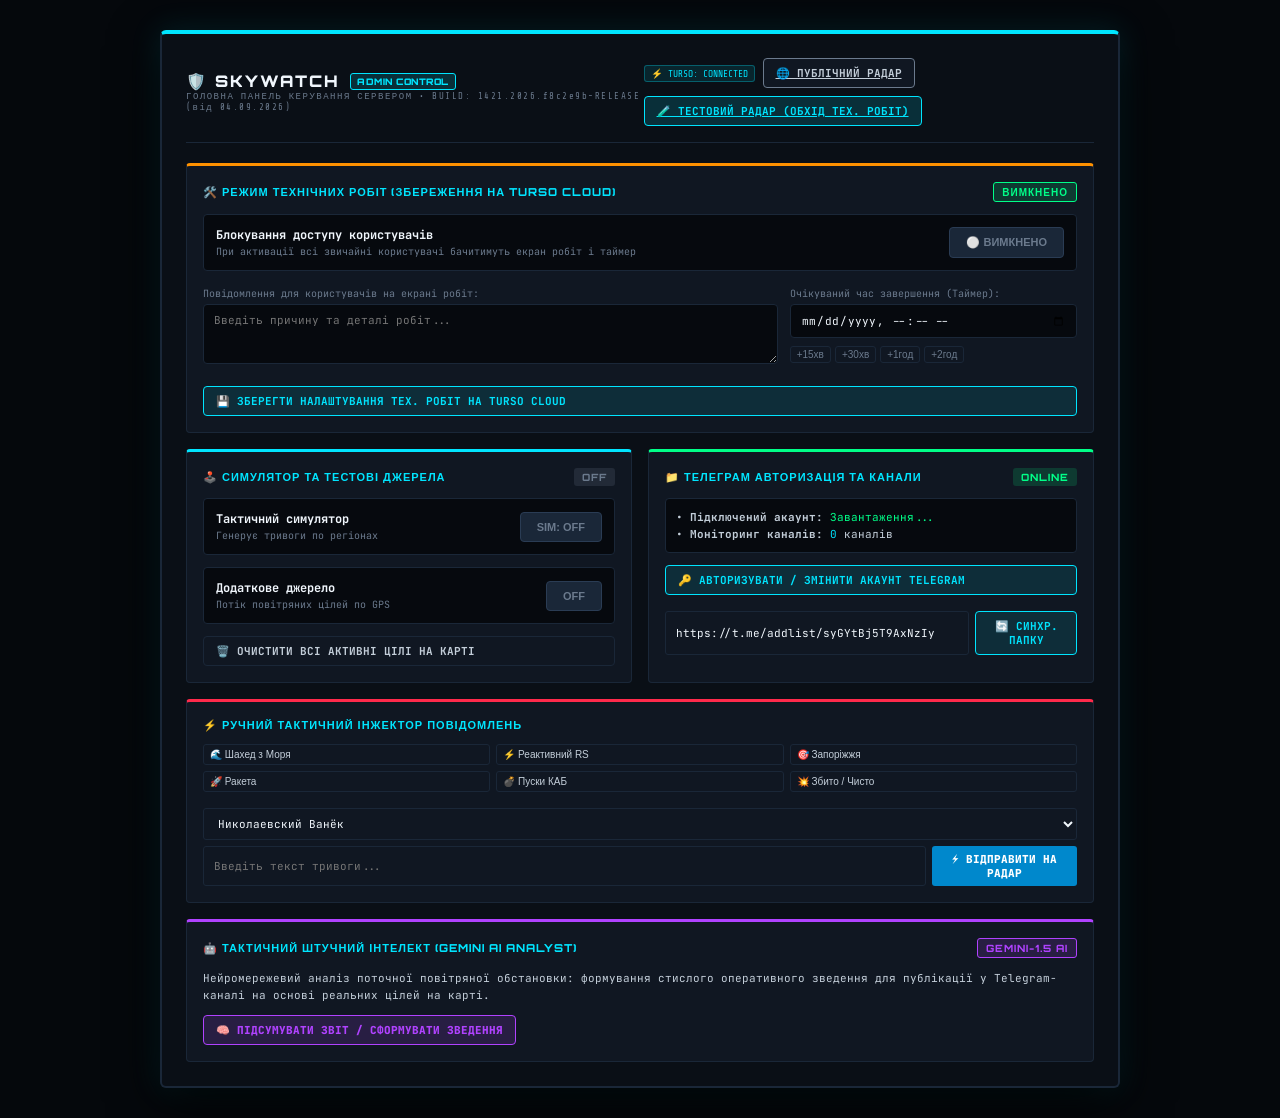
==== ui/admin.html @ 23dc5888 "2/2 исправления + ИИ" ====
<!DOCTYPE html>
<html lang="uk">
<head>
    <meta charset="UTF-8">
    <meta name="viewport" content="width=device-width, initial-scale=1.0">
    <title>SKYWATCH — ПАНЕЛЬ КЕРУВАННЯ СИСТЕМОЮ [ROOT ADMIN]</title>
    <link rel="preconnect" href="https://fonts.googleapis.com">
    <link rel="preconnect" href="https://fonts.gstatic.com" crossorigin>
    <link href="https://fonts.googleapis.com/css2?family=JetBrains+Mono:wght@400;600;700;800&family=Orbitron:wght@700;900&family=Share+Tech+Mono&display=swap" rel="stylesheet">
    <link rel="stylesheet" href="/ui/css/style.css">
    <style>
        body {
            background-color: #05080c;
            height: auto;
            min-height: 100vh;
            overflow-y: auto;
            display: flex;
            align-items: center;
            justify-content: center;
            padding: 30px 15px;
        }

        .admin-container {
            max-width: 960px;
            width: 100%;
            background: #0a0f16;
            border: 2px solid #1a2738;
            border-top: 4px solid #00e5ff;
            border-radius: 6px;
            box-shadow: 0 15px 50px rgba(0, 0, 0, 0.9), 0 0 30px rgba(0, 229, 255, 0.15);
            padding: 24px;
            display: flex;
            flex-direction: column;
            gap: 20px;
        }

        .admin-header {
            display: flex;
            justify-content: space-between;
            align-items: center;
            border-bottom: 1px solid #1a2738;
            padding-bottom: 16px;
        }

        .admin-title h1 {
            font-family: 'Orbitron', sans-serif;
            font-size: 16px;
            font-weight: 900;
            color: #f0f6fc;
            letter-spacing: 2px;
            display: flex;
            align-items: center;
            gap: 10px;
        }

        .admin-grid {
            display: grid;
            grid-template-columns: 1fr 1fr;
            gap: 16px;
        }

        @media (max-width: 768px) {
            .admin-grid {
                grid-template-columns: 1fr;
            }
        }

        .admin-card {
            background: #101722;
            border: 1px solid #1a2738;
            border-radius: 4px;
            padding: 16px;
            display: flex;
            flex-direction: column;
            gap: 12px;
        }

        .card-title {
            font-family: 'Orbitron', sans-serif;
            font-size: 11px;
            font-weight: 800;
            color: #00e5ff;
            letter-spacing: 1px;
            display: flex;
            align-items: center;
            justify-content: space-between;
        }

        .switch-row {
            display: flex;
            align-items: center;
            justify-content: space-between;
            background: #06090e;
            padding: 12px;
            border-radius: 4px;
            border: 1px solid #1a2738;
        }

        .switch-label {
            display: flex;
            flex-direction: column;
            gap: 2px;
        }

        .switch-name {
            font-weight: 700;
            font-size: 12px;
            color: #f0f6fc;
        }

        .switch-desc {
            font-size: 10px;
            color: #6b7a8d;
        }

        .toggle-btn {
            padding: 8px 16px;
            font-size: 11px;
            font-weight: 800;
            border-radius: 4px;
            border: 1px solid transparent;
            cursor: pointer;
            transition: all 0.2s ease;
        }

        .toggle-btn.off {
            background: #1a2738;
            color: #6b7a8d;
            border-color: #2a3c54;
        }

        .toggle-btn.on-red {
            background: rgba(255, 42, 75, 0.2);
            color: #ff2a4b;
            border-color: #ff2a4b;
            box-shadow: 0 0 10px rgba(255, 42, 75, 0.3);
        }

        .toggle-btn.on-green {
            background: rgba(0, 255, 136, 0.2);
            color: #00ff88;
            border-color: #00ff88;
            box-shadow: 0 0 10px rgba(0, 255, 136, 0.3);
        }

        .reason-input, .datetime-input {
            background: #06090e;
            border: 1px solid #1a2738;
            color: #f0f6fc;
            padding: 8px 10px;
            border-radius: 4px;
            font-family: 'JetBrains Mono', monospace;
            font-size: 11px;
            width: 100%;
        }

        .reason-input:focus, .datetime-input:focus {
            outline: none;
            border-color: #00e5ff;
            box-shadow: 0 0 8px rgba(0, 229, 255, 0.3);
        }

        .status-badge {
            font-size: 10px;
            padding: 3px 8px;
            border-radius: 3px;
            font-weight: 800;
        }

        .cloud-badge {
            background: rgba(0, 229, 255, 0.1);
            border: 1px solid rgba(0, 229, 255, 0.3);
            color: #00e5ff;
            padding: 2px 6px;
            border-radius: 3px;
            font-size: 9.5px;
            font-family: 'Share Tech Mono', monospace;
        }
    </style>
</head>
<body>
    <div class="admin-container">
        <div class="admin-header">
            <div class="admin-title">
                <h1>🛡️ SKYWATCH <span class="badge-tag">ADMIN CONTROL</span></h1>
                <span class="sub-title">ГОЛОВНА ПАНЕЛЬ КЕРУВАННЯ СЕРВЕРОМ • BUILD: 1421.2026.f8c2e9b-RELEASE (від 04.09.2026)</span>
            </div>
            <div style="display: flex; flex-wrap: wrap; gap: 8px; align-items: center;">
                <span class="cloud-badge" id="turso-status-badge">⚡ TURSO: CONNECTED</span>
                <a href="/" target="_blank" class="hud-btn" style="border-color: #6b7a8d;" title="Відкрити як звичайний користувач">
                    🌐 ПУБЛІЧНИЙ РАДАР
                </a>
                <a id="btn-test-radar-link" href="/test-radar?key=skywatch-secret-key-2026" target="_blank" class="hud-btn highlight" style="background: rgba(0, 229, 255, 0.15); border-color: #00e5ff; color: #00e5ff;" title="Відкрити радар із обходом екрану технічних робіт">
                    🧪 ТЕСТОВИЙ РАДАР (ОБХІД ТЕХ. РОБІТ)
                </a>
            </div>
        </div>

        <div class="admin-grid">
            <!-- 1. Maintenance Mode Box (TURSO SYNCED) -->
            <div class="admin-card" style="border-top: 3px solid #ff9100; grid-column: 1 / -1;">
                <div class="card-title">
                    <span>🛠️ РЕЖИМ ТЕХНІЧНИХ РОБІТ (ЗБЕРЕЖЕННЯ НА TURSO CLOUD)</span>
                    <span id="maint-badge" class="status-badge" style="background: rgba(0,255,136,0.15); color: #00ff88; border: 1px solid #00ff88;">ВИМКНЕНО</span>
                </div>

                <div class="switch-row">
                    <div class="switch-label">
                        <span class="switch-name">Блокування доступу користувачів</span>
                        <span class="switch-desc">При активації всі звичайні користувачі бачитимуть екран робіт і таймер</span>
                    </div>
                    <button id="btn-toggle-maint" class="toggle-btn off" onclick="toggleMaintenance()">
                        ⚪ ВИМКНЕНО
                    </button>
                </div>

                <div style="display: grid; grid-template-columns: 2fr 1fr; gap: 12px; margin-top: 4px;">
                    <div>
                        <label style="font-size: 10px; color: #6b7a8d; display: block; margin-bottom: 4px;">Повідомлення для користувачів на екрані робіт:</label>
                        <textarea id="maint-reason-input" class="reason-input" rows="3" placeholder="Введіть причину та деталі робіт..."></textarea>
                    </div>
                    <div>
                        <label style="font-size: 10px; color: #6b7a8d; display: block; margin-bottom: 4px;">Очікуваний час завершення (Таймер):</label>
                        <input type="datetime-local" id="maint-datetime-input" class="datetime-input" style="margin-bottom: 8px;">
                        <div style="display: flex; gap: 4px;">
                            <button type="button" class="mini-btn" onclick="setQuickTime(15)">+15хв</button>
                            <button type="button" class="mini-btn" onclick="setQuickTime(30)">+30хв</button>
                            <button type="button" class="mini-btn" onclick="setQuickTime(60)">+1год</button>
                            <button type="button" class="mini-btn" onclick="setQuickTime(120)">+2год</button>
                        </div>
                    </div>
                </div>

                <button class="hud-btn highlight" style="width: 100%; margin-top: 6px;" onclick="saveMaintenanceSettings()">
                    💾 ЗБЕРЕГТИ НАЛАШТУВАННЯ ТЕХ. РОБІТ НА TURSO CLOUD
                </button>
                <div id="maint-save-status" class="sync-status"></div>
            </div>

            <!-- 2. Tactical Simulator & Injection Box -->
            <div class="admin-card" style="border-top: 3px solid #00e5ff;">
                <div class="card-title">
                    <span>🕹️ СИМУЛЯТОР ТА ТЕСТОВІ ДЖЕРЕЛА</span>
                    <span id="sim-badge" class="status-badge" style="background: rgba(107,122,141,0.2); color: #6b7a8d;">OFF</span>
                </div>

                <div class="switch-row">
                    <div class="switch-label">
                        <span class="switch-name">Тактичний симулятор</span>
                        <span class="switch-desc">Генерує тривоги по регіонах</span>
                    </div>
                    <button id="btn-toggle-sim" class="toggle-btn off" onclick="toggleSimulator()">
                        SIM: OFF
                    </button>
                </div>

                <div class="switch-row">
                    <div class="switch-label">
                        <span class="switch-name">Додаткове джерело</span>
                        <span class="switch-desc">Потік повітряних цілей по GPS</span>
                    </div>
                    <button id="btn-toggle-neptun" class="toggle-btn off" onclick="toggleNeptun()">
                        OFF
                    </button>
                </div>

                <div>
                    <button class="hud-btn danger" style="width: 100%;" onclick="clearAllTargets()">🗑️ ОЧИСТИТИ ВСІ АКТИВНІ ЦІЛІ НА КАРТІ</button>
                </div>
            </div>

            <!-- 3. Telegram Channels & Folder Box -->
            <div class="admin-card" style="border-top: 3px solid #00ff88;">
                <div class="card-title">
                    <span>📁 ТЕЛЕГРАМ АВТОРИЗАЦІЯ ТА КАНАЛИ</span>
                    <span id="tg-auth-badge" class="status-badge" style="background: rgba(0,255,136,0.15); color: #00ff88;">ONLINE</span>
                </div>

                <div style="font-size: 11px; color: #c3ced9; line-height: 1.5; background: #06090e; padding: 10px; border-radius: 4px; border: 1px solid #1a2738;">
                    <div>• <b>Підключений акаунт:</b> <span id="tg-user-label" class="text-green">Завантаження...</span></div>
                    <div>• <b>Моніторинг каналів:</b> <span id="tg-channels-count" class="text-cyan">0</span> каналів</div>
                </div>

                <!-- Re-Auth Toggle Button -->
                <button type="button" class="hud-btn highlight" style="width: 100%;" onclick="toggleAuthForm()">
                    🔑 АВТОРИЗУВАТИ / ЗМІНИТИ АКАУНТ TELEGRAM
                </button>

                <!-- Telegram Auth Sub-form -->
                <div id="admin-tg-auth-block" style="display: none; flex-direction: column; gap: 8px; background: #06090e; padding: 12px; border-radius: 4px; border: 1px dashed #00e5ff;">
                    <div style="font-size: 10.5px; color: #00e5ff; font-weight: 800;">📲 ВВЕДІТЬ TELEGRAM ДАНІ (з my.telegram.org):</div>
                    <form id="admin-tg-req-form" style="display: flex; flex-direction: column; gap: 6px;">
                        <input type="number" id="adm-tg-api-id" class="hud-input" placeholder="API ID (напр. 20400123)" required>
                        <input type="text" id="adm-tg-api-hash" class="hud-input" placeholder="API HASH" required>
                        <input type="tel" id="adm-tg-phone" class="hud-input" placeholder="Номер телефону (+380...)" required>
                        <button type="submit" class="hud-btn highlight" id="btn-adm-send-code">📲 НАДІСЛАТИ КОД</button>
                    </form>

                    <form id="admin-tg-sub-form" style="display: none; flex-direction: column; gap: 6px; margin-top: 6px;">
                        <input type="text" id="adm-tg-code" class="hud-input" placeholder="Код з Telegram / SMS" required>
                        <div id="adm-group-2fa" style="display: none;">
                            <input type="password" id="adm-tg-pwd" class="hud-input" placeholder="Хмарний пароль 2FA">
                        </div>
                        <button type="submit" class="hud-btn submit-btn" id="btn-adm-login">🔐 УВІЙТИ В АКАУНТ</button>
                    </form>
                    <div id="adm-auth-status" class="sync-status"></div>
                </div>

                <form id="admin-folder-form" style="display: flex; gap: 6px; margin-top: 4px;">
                    <input type="text" id="admin-folder-url" class="hud-input" value="https://t.me/addlist/syGYtBj5T9AxNzIy" required>
                    <button type="submit" class="hud-btn highlight">🔄 СИНХР. ПАПКУ</button>
                </form>
                <div id="admin-folder-status" class="sync-status"></div>
            </div>

            <!-- 4. Quick Threat Injector -->
            <div class="admin-card" style="border-top: 3px solid #ff2a4b; grid-column: 1 / -1;">
                <div class="card-title">
                    <span>⚡ РУЧНИЙ ТАКТИЧНИЙ ІНЖЕКТОР ПОВІДОМЛЕНЬ</span>
                </div>

                <div class="preset-buttons" style="display: grid; grid-template-columns: repeat(3, 1fr); gap: 6px;">
                    <button class="preset-btn" onclick="setInject('2х Шахеда з Моря до Овідіополю')">🌊 Шахед з Моря</button>
                    <button class="preset-btn" onclick="setInject('Реактивний БПЛА в районі Кропивницький, летить у бік Умань на великій швидкості!')">⚡ Реактивний RS</button>
                    <button class="preset-btn" onclick="setInject('БпЛА руслом на Розумівку у бік Запоріжжя')">🎯 Запоріжжя</button>
                    <button class="preset-btn" onclick="setInject('Крилата ракета в напрямку Павлоград з південного сходу!')">🚀 Ракета</button>
                    <button class="preset-btn" onclick="setInject('Пуски КАБ у напрямку Берислав')">💣 Пуски КАБ</button>
                    <button class="preset-btn" onclick="setInject('Мінус шахед над містом, збито!')">💥 Збито / Чисто</button>
                </div>

                <form id="admin-injector-form" style="display: flex; flex-direction: column; gap: 6px; margin-top: 4px;">
                    <select id="admin-inject-channel" class="injector-input">
                        <option value="Николаевский Ванёк">Николаевский Ванёк</option>
                        <option value="Повітряні Сили ЗС України / Air Force of the Armed Forces of Ukraine">Повітряні Сили ЗСУ</option>
                        <option value="▵ 👁Очі Всюди🇺🇦▵">▵ 👁Очі Всюди🇺🇦▵</option>
                        <option value="🔊⚠️єРадар | Повітряна тривога | Ракетна небезпека">єРадар</option>
                        <option value="monitor">monitor</option>
                    </select>
                    <div style="display: flex; gap: 6px;">
                        <input type="text" id="admin-inject-text" class="injector-input" placeholder="Введіть текст тривоги..." required>
                        <button type="submit" class="hud-btn submit-btn">⚡ ВІДПРАВИТИ НА РАДАР</button>
                    </div>
                </form>
            </div>

            <!-- 5. Gemini AI Tactical Intelligence Analyst Box -->
            <div class="admin-card" style="border-top: 3px solid #b042ff; grid-column: 1 / -1;">
                <div class="card-title">
                    <span>🤖 ТАКТИЧНИЙ ШТУЧНИЙ ІНТЕЛЕКТ (GEMINI AI ANALYST)</span>
                    <span class="status-badge" style="background: rgba(176,66,255,0.15); color: #b042ff; border: 1px solid #b042ff;">GEMINI-1.5 AI</span>
                </div>

                <div style="font-size: 11px; color: #c3ced9; line-height: 1.5;">
                    Нейромережевий аналіз поточної повітряної обстановки: формування стислого оперативного зведення для публікації у Telegram-каналі на основі реальних цілей на карті.
                </div>

                <div style="display: flex; flex-wrap: wrap; gap: 8px;">
                    <button type="button" class="hud-btn highlight" id="btn-generate-ai-report" style="background: rgba(176,66,255,0.15); border-color: #b042ff; color: #b042ff; font-weight: 800;" onclick="generateAiReport()">
                        🧠 ПІДСУМУВАТИ ЗВІТ / СФОРМУВАТИ ЗВЕДЕННЯ
                    </button>
                    <button type="button" class="hud-btn" id="btn-copy-ai-report" style="display: none; border-color: #00ff88; color: #00ff88;" onclick="copyAiReport()">
                        📋 СКОПІЮВАТИ ДЛЯ TELEGRAM
                    </button>
                </div>

                <div id="ai-report-loading" class="sync-status" style="display: none; background: rgba(176,66,255,0.1); color: #b042ff; border: 1px solid #b042ff;">
                    ⏳ Gemini AI аналізує координати, типи цілей та вектори руху...
                </div>

                <textarea id="ai-report-output" class="reason-input" rows="8" style="display: none; background: #06090e; font-size: 12px; line-height: 1.6; border-color: #b042ff; white-space: pre-wrap;" placeholder="Тут з'явиться готове зведення..."></textarea>
            </div>
        </div>
    </div>

    <script>
        const urlParams = new URLSearchParams(window.location.search);
        const secretKey = urlParams.get('key') || 'skywatch-secret-key-2026';

        // Update Test Radar link dynamically with current admin secret key
        const testLink = document.getElementById('btn-test-radar-link');
        if (testLink) {
            testLink.href = `/test-radar?key=${encodeURIComponent(secretKey)}`;
        }

        let isMaintActive = false;
        let isSimActive = false;
        let isNeptunActive = false;

        function setQuickTime(minutes) {
            const date = new Date(Date.now() + minutes * 60000);
            const tzOffset = date.getTimezoneOffset() * 60000;
            const localISOTime = (new Date(date.getTime() - tzOffset)).toISOString().slice(0, 16);
            document.getElementById('maint-datetime-input').value = localISOTime;
        }

        async function fetchAdminData() {
            // 1. Maintenance Status from Turso
            try {
                const mResp = await fetch(`/api/maintenance/status`);
                if (mResp.ok) {
                    const mData = await mResp.json();
                    isMaintActive = Boolean(mData.maintenance_mode);
                    const reasonInput = document.getElementById('maint-reason-input');
                    if (reasonInput && !reasonInput.matches(':focus')) {
                        reasonInput.value = mData.reason || '';
                    }
                    
                    if (mData.end_timestamp && mData.end_timestamp > 0) {
                        const date = new Date(mData.end_timestamp * 1000);
                        const tzOffset = date.getTimezoneOffset() * 60000;
                        const localISOTime = (new Date(date.getTime() - tzOffset)).toISOString().slice(0, 16);
                        const dtInput = document.getElementById('maint-datetime-input');
                        if (dtInput && !dtInput.matches(':focus')) {
                            dtInput.value = localISOTime;
                        }
                    }
                    updateMaintUI();
                }
            } catch (e) {
                console.warn("Maintenance fetch error:", e);
            }

            // 2. Simulator Status
            try {
                const sResp = await fetch('/api/simulator/status');
                if (sResp.ok) {
                    const sData = await sResp.json();
                    isSimActive = Boolean(sData.simulator_active);
                    updateSimUI();
                }
            } catch (e) {
                console.warn("Simulator fetch error:", e);
            }

            // 3. Additional Source Status
            try {
                const nResp = await fetch('/api/neptun/status');
                if (nResp.ok) {
                    const nData = await nResp.json();
                    isNeptunActive = Boolean(nData.enabled);
                    updateNeptunUI();
                }
            } catch (e) {
                console.warn("Source fetch error:", e);
            }

            // 4. Telegram Status
            try {
                const tgResp = await fetch('/api/telegram/status');
                if (tgResp.ok) {
                    const tgData = await tgResp.json();
                    const tgLabel = document.getElementById('tg-user-label');
                    const tgBadge = document.getElementById('tg-auth-badge');
                    
                    if (tgData.is_authorized && tgData.user) {
                        if (tgLabel) tgLabel.innerText = `${tgData.user.first_name || 'Авторизовано'} (@${tgData.user.username || tgData.user.phone || ''})`;
                        if (tgBadge) {
                            tgBadge.innerText = "ONLINE";
                            tgBadge.style.background = "rgba(0,255,136,0.15)";
                            tgBadge.style.color = "#00ff88";
                        }
                    } else {
                        if (tgLabel) tgLabel.innerText = "Очікує авторизації (натисніть кнопку нижче)";
                        if (tgBadge) {
                            tgBadge.innerText = "OFFLINE";
                            tgBadge.style.background = "rgba(255,145,0,0.15)";
                            tgBadge.style.color = "#ff9100";
                        }
                    }
                }
            } catch (e) {
                console.warn("Telegram status fetch error:", e);
            }

            // 5. Channels count
            try {
                const chResp = await fetch('/api/channels');
                if (chResp.ok) {
                    const chData = await chResp.json();
                    const countEl = document.getElementById('tg-channels-count');
                    const folderInput = document.getElementById('admin-folder-url');
                    
                    const count = chData.channels ? chData.channels.length : 0;
                    if (countEl) countEl.innerText = count;
                    if (folderInput && chData.folder_url && !folderInput.matches(':focus')) {
                        folderInput.value = chData.folder_url;
                    }
                }
            } catch (e) {
                console.warn("Channels count fetch error:", e);
            }
        }

        function updateMaintUI() {
            const btn = document.getElementById('btn-toggle-maint');
            const badge = document.getElementById('maint-badge');
            if (isMaintActive) {
                btn.className = "toggle-btn on-red";
                btn.innerText = "🔴 ТЕХ РОБОТИ АКТИВНІ (САЙТ ЗАБЛОКОВАНО)";
                badge.innerText = "УВІМКНЕНО";
                badge.style.background = "rgba(255,42,75,0.2)";
                badge.style.color = "#ff2a4b";
                badge.style.borderColor = "#ff2a4b";
            } else {
                btn.className = "toggle-btn off";
                btn.innerText = "⚪ ВИМКНЕНО (САЙТ ВІДКРИТИЙ)";
                badge.innerText = "ВИМКНЕНО";
                badge.style.background = "rgba(0,255,136,0.15)";
                badge.style.color = "#00ff88";
                badge.style.borderColor = "#00ff88";
            }
        }

        function updateSimUI() {
            const btn = document.getElementById('btn-toggle-sim');
            const badge = document.getElementById('sim-badge');
            if (isSimActive) {
                btn.className = "toggle-btn on-green";
                btn.innerText = "🟢 SIM: ACTIVE";
                badge.innerText = "ON";
                badge.style.color = "#00ff88";
            } else {
                btn.className = "toggle-btn off";
                btn.innerText = "⚪ SIM: OFF";
                badge.innerText = "OFF";
                badge.style.color = "#6b7a8d";
            }
        }

        function updateNeptunUI() {
            const btn = document.getElementById('btn-toggle-neptun');
            if (isNeptunActive) {
                btn.className = "toggle-btn on-green";
                btn.innerText = "🟢 ДЖЕРЕЛО: ON";
            } else {
                btn.className = "toggle-btn off";
                btn.innerText = "⚪ ДЖЕРЕЛО: OFF";
            }
        }

        async function toggleMaintenance() {
            isMaintActive = !isMaintActive;
            updateMaintUI();
            await saveMaintenanceSettings();
        }

        async function saveMaintenanceSettings() {
            const sDiv = document.getElementById('maint-save-status');
            sDiv.className = "sync-status";
            sDiv.style.display = "block";
            sDiv.innerText = "⏳ Збереження на Turso Cloud...";

            const reason = document.getElementById('maint-reason-input').value.trim();
            const dtVal = document.getElementById('maint-datetime-input').value;
            let endTimestamp = 0;
            if (dtVal) {
                endTimestamp = Math.floor(new Date(dtVal).getTime() / 1000);
            }

            try {
                const resp = await fetch('/api/admin/maintenance', {
                    method: 'POST',
                    headers: { 'Content-Type': 'application/json' },
                    body: JSON.stringify({
                        key: secretKey,
                        enabled: isMaintActive,
                        reason: reason,
                        end_timestamp: endTimestamp
                    })
                });
                const data = await resp.json();

                if (data.status === 'ok') {
                    sDiv.className = "sync-status success";
                    sDiv.innerText = "✅ Налаштування та повідомлення успішно збережено в хмарі Turso!";
                    setTimeout(() => { sDiv.style.display = "none"; }, 3000);
                } else {
                    sDiv.className = "sync-status error";
                    sDiv.innerText = "❌ Помилка: " + (data.detail || "Невірний ключ");
                }
            } catch (e) {
                sDiv.className = "sync-status error";
                sDiv.innerText = "❌ Помилка з'єднання: " + e;
            }
        }

        async function toggleSimulator() {
            try {
                const resp = await fetch('/api/simulator/toggle', {
                    method: 'POST',
                    headers: { 'Content-Type': 'application/json' },
                    body: JSON.stringify({ enabled: !isSimActive })
                });
                const data = await resp.json();
                isSimActive = data.simulator_active;
                updateSimUI();
            } catch (e) {
                console.error(e);
            }
        }

        async function toggleNeptun() {
            try {
                const resp = await fetch('/api/neptun/toggle', {
                    method: 'POST',
                    headers: { 'Content-Type': 'application/json' },
                    body: JSON.stringify({ enabled: !isNeptunActive })
                });
                const data = await resp.json();
                isNeptunActive = data.neptun_active;
                updateNeptunUI();
            } catch (e) {
                console.error(e);
            }
        }

        async function clearAllTargets() {
            if (!confirm("Очистити всі поточні цілі на карті?")) return;
            await fetch('/api/clear', { method: 'POST' });
            alert("Цілі очищено.");
        }

        function setInject(text) {
            document.getElementById('admin-inject-text').value = text;
        }

        document.getElementById('admin-injector-form').addEventListener('submit', async (e) => {
            e.preventDefault();
            const ch = document.getElementById('admin-inject-channel').value;
            const txt = document.getElementById('admin-inject-text').value.trim();
            if (!txt) return;
            await fetch('/api/inject', {
                method: 'POST',
                headers: { 'Content-Type': 'application/json' },
                body: JSON.stringify({ channel: ch, text: txt })
            });
            document.getElementById('admin-inject-text').value = '';
            alert("Повідомлення успішно відправлено на радар!");
        });

        document.getElementById('admin-folder-form').addEventListener('submit', async (e) => {
            e.preventDefault();
            const fUrl = document.getElementById('admin-folder-url').value.trim();
            const sDiv = document.getElementById('admin-folder-status');
            sDiv.className = "sync-status";
            sDiv.style.display = "block";
            sDiv.innerText = "⏳ Отримання та приєднання каналів з папки...";
            try {
                const resp = await fetch('/api/folder/sync', {
                    method: 'POST',
                    headers: { 'Content-Type': 'application/json' },
                    body: JSON.stringify({ folder_url: fUrl })
                });
                const data = await resp.json();
                if (data.status === 'success' || data.status === 'saved_offline') {
                    sDiv.className = "sync-status success";
                    const count = data.imported_channels ? data.imported_channels.length : (data.channels ? data.channels.length : 0);
                    sDiv.innerText = `✅ Папку успішно синхронізовано! Підключено ${data.total_channels || count} каналів.`;
                } else {
                    sDiv.className = "sync-status error";
                    sDiv.innerText = "❌ Помилка: " + (data.message || data.detail || 'Не вдалося синхронізувати');
                }
            } catch (err) {
                sDiv.className = "sync-status error";
                sDiv.innerText = "❌ Помилка: " + err;
            } finally {
                await fetchAdminData();
            }
        });

        function toggleAuthForm() {
            const el = document.getElementById('admin-tg-auth-block');
            el.style.display = el.style.display === 'none' ? 'flex' : 'none';
        }

        // Telegram Admin Request Code
        document.getElementById('admin-tg-req-form')?.addEventListener('submit', async (e) => {
            e.preventDefault();
            const apiId = parseInt(document.getElementById('adm-tg-api-id').value);
            const apiHash = document.getElementById('adm-tg-api-hash').value.trim();
            const phone = document.getElementById('adm-tg-phone').value.trim();
            const sDiv = document.getElementById('adm-auth-status');
            const btn = document.getElementById('btn-adm-send-code');

            btn.disabled = true;
            btn.innerText = "⏳ Відправка коду...";
            sDiv.style.display = "block";
            sDiv.className = "sync-status";
            sDiv.innerText = "Відправка запиту в Telegram...";

            try {
                const resp = await fetch('/api/telegram/request-code', {
                    method: 'POST',
                    headers: { 'Content-Type': 'application/json' },
                    body: JSON.stringify({ api_id: apiId, api_hash: apiHash, phone: phone })
                });
                
                const text = await resp.text();
                let data;
                try {
                    data = JSON.parse(text);
                } catch (pe) {
                    sDiv.className = "sync-status error";
                    sDiv.innerText = `❌ Відповідь сервера: ${text || resp.statusText}`;
                    return;
                }

                if (data.status === 'code_sent') {
                    sDiv.className = "sync-status success";
                    sDiv.innerText = `📲 Код відправлено на номер ${phone}. Введіть його нижче:`;
                    document.getElementById('admin-tg-sub-form').style.display = 'flex';
                } else {
                    sDiv.className = "sync-status error";
                    sDiv.innerText = `❌ Помилка: ${data.message || data.detail || 'Не вдалося надіслати код'}`;
                }
            } catch (err) {
                sDiv.className = "sync-status error";
                sDiv.innerText = `❌ Помилка: ${err}`;
            } finally {
                btn.disabled = false;
                btn.innerText = "📲 НАДІСЛАТИ КОД";
            }
        });

        // Telegram Admin Submit Code
        document.getElementById('admin-tg-sub-form')?.addEventListener('submit', async (e) => {
            e.preventDefault();
            const code = document.getElementById('adm-tg-code').value.trim();
            const pwd = document.getElementById('adm-tg-pwd').value.trim();
            const sDiv = document.getElementById('adm-auth-status');
            const btn = document.getElementById('btn-adm-login');

            btn.disabled = true;
            btn.innerText = "⏳ Авторизація...";

            try {
                const resp = await fetch('/api/telegram/login', {
                    method: 'POST',
                    headers: { 'Content-Type': 'application/json' },
                    body: JSON.stringify({ code: code, password_2fa: pwd || null })
                });
                
                const text = await resp.text();
                let data;
                try {
                    data = JSON.parse(text);
                } catch (pe) {
                    sDiv.className = "sync-status error";
                    sDiv.innerText = `❌ Відповідь сервера: ${text || resp.statusText}`;
                    return;
                }

                if (data.status === 'success') {
                    sDiv.className = "sync-status success";
                    sDiv.innerText = `✅ Успішна авторизація! Підключено: ${data.user.first_name} (@${data.user.username || data.user.phone}).`;
                    fetchAdminData();
                    setTimeout(() => {
                        document.getElementById('admin-tg-auth-block').style.display = 'none';
                    }, 2500);
                } else if (data.status === '2fa_required') {
                    sDiv.className = "sync-status error";
                    sDiv.innerText = "🔒 Потрібен хмарний пароль 2FA. Введіть пароль нижче.";
                    document.getElementById('adm-group-2fa').style.display = 'block';
                } else {
                    sDiv.className = "sync-status error";
                    sDiv.innerText = `❌ Помилка: ${data.message || data.detail || 'Невірний код'}`;
                }
            } catch (err) {
                sDiv.className = "sync-status error";
                sDiv.innerText = `❌ Помилка: ${err}`;
            } finally {
                btn.disabled = false;
                btn.innerText = "🔐 УВІЙТИ В АКАУНТ";
            }
        });

        // Gemini AI Tactical Report Generation
        async function generateAiReport() {
            const btn = document.getElementById('btn-generate-ai-report');
            const copyBtn = document.getElementById('btn-copy-ai-report');
            const loading = document.getElementById('ai-report-loading');
            const output = document.getElementById('ai-report-output');

            btn.disabled = true;
            btn.innerText = "⏳ ГЕНЕРАЦІЯ ЗВЕДЕННЯ...";
            loading.style.display = "block";
            loading.className = "sync-status";
            loading.style.background = "rgba(176,66,255,0.1)";
            loading.style.color = "#b042ff";
            loading.style.borderColor = "#b042ff";
            loading.innerText = "⏳ Gemini AI аналізує координати, типи цілей та вектори руху...";
            output.style.display = "none";
            copyBtn.style.display = "none";

            try {
                const resp = await fetch('/api/admin/generate-report', {
                    method: 'POST',
                    headers: { 'Content-Type': 'application/json' },
                    body: JSON.stringify({ key: secretKey })
                });
                const data = await resp.json();

                if (data.status === 'ok') {
                    loading.style.display = "none";
                    output.style.display = "block";
                    output.value = data.summary;
                    copyBtn.style.display = "inline-flex";
                } else {
                    loading.className = "sync-status error";
                    loading.innerText = "❌ Помилка: " + (data.message || data.detail || "Не вдалося отримати звіт");
                }
            } catch (err) {
                loading.className = "sync-status error";
                loading.innerText = "❌ Помилка зв'язку: " + err;
            } finally {
                btn.disabled = false;
                btn.innerText = "🧠 ПІДСУМУВАТИ ЗВІТ / СФОРМУВАТИ ЗВЕДЕННЯ";
            }
        }

        function copyAiReport() {
            const output = document.getElementById('ai-report-output');
            if (output && output.value) {
                navigator.clipboard.writeText(output.value).then(() => {
                    alert("✅ Текст зведення скопійовано в буфер обміну! Можна вставляти в Telegram.");
                }).catch(() => {
                    output.select();
                    document.execCommand('copy');
                    alert("✅ Скопійовано!");
                });
            }
        }

        document.addEventListener('DOMContentLoaded', () => {
            fetchAdminData();
            setInterval(fetchAdminData, 4000);
        });
    </script>
</body>
</html>
---- ui/css/style.css ----
/* ==========================================================================
   SKYWATCH C4ISR — Military Tactical Air Defense Radar Theme
   ========================================================================== */

:root {
    --bg-dark: #06090e;
    --bg-panel: #0a0f16;
    --bg-card: #101722;
    --bg-card-hover: #172232;
    --border-color: #1a2738;
    --border-glow: rgba(0, 229, 255, 0.25);
    
    --text-main: #c3ced9;
    --text-muted: #6b7a8d;
    --text-bright: #f0f6fc;

    --color-green: #00ff88;
    --color-cyan: #00e5ff;
    --color-orange: #ff9100;
    --color-red: #ff2a4b;
    --color-pink: #ff007f;
    --color-yellow: #ffd600;
    --color-purple: #b042ff;
    
    --font-mono: 'JetBrains Mono', monospace;
    --font-tech: 'Orbitron', sans-serif;
    --font-data: 'Share Tech Mono', monospace;
}

* {
    box-sizing: border-box;
    margin: 0;
    padding: 0;
    user-select: none;
}

body {
    background-color: var(--bg-dark);
    color: var(--text-main);
    font-family: var(--font-mono);
    font-size: 13px;
    height: 100vh;
    overflow: hidden;
    display: flex;
    flex-direction: column;
}

/* ==========================================================================
   TOP HUD HEADER BAR
   ========================================================================== */
.hud-header {
    height: 60px;
    background: linear-gradient(180deg, #0e1520 0%, #080d14 100%);
    border-bottom: 2px solid var(--border-color);
    display: flex;
    align-items: center;
    justify-content: space-between;
    padding: 0 16px;
    z-index: 1000;
    box-shadow: 0 4px 25px rgba(0, 0, 0, 0.85);
}

.logo-section {
    display: flex;
    align-items: center;
    gap: 12px;
}

.radar-spinner {
    width: 32px;
    height: 32px;
    border-radius: 50%;
    border: 2px solid rgba(0, 229, 255, 0.2);
    border-top-color: var(--color-cyan);
    border-right-color: rgba(0, 229, 255, 0.6);
    animation: spinRadar 2.2s linear infinite;
}

@keyframes spinRadar {
    100% { transform: rotate(360deg); }
}

.logo-title h1 {
    font-family: var(--font-tech);
    font-size: 16px;
    font-weight: 800;
    color: var(--text-bright);
    letter-spacing: 2px;
    display: flex;
    align-items: center;
    gap: 8px;
}

.badge-tag {
    font-size: 9px;
    background: rgba(0, 229, 255, 0.15);
    color: var(--color-cyan);
    padding: 2px 6px;
    border-radius: 3px;
    border: 1px solid var(--color-cyan);
    letter-spacing: 0.5px;
}

.sub-title {
    font-size: 9px;
    font-family: var(--font-data);
    color: var(--text-muted);
    letter-spacing: 1.5px;
    display: block;
}

.hud-stats {
    display: flex;
    gap: 8px;
}

.stat-box {
    background: var(--bg-card);
    border: 1px solid var(--border-color);
    padding: 4px 10px;
    border-radius: 4px;
    display: flex;
    flex-direction: column;
    align-items: center;
    min-width: 72px;
    transition: all 0.2s ease;
}

.stat-box.highlight-box {
    border-color: rgba(255, 42, 75, 0.5);
    background: rgba(255, 42, 75, 0.08);
}

.stat-label {
    font-size: 8.5px;
    color: var(--text-muted);
    font-weight: 700;
    letter-spacing: 0.6px;
}

.stat-value {
    font-size: 15px;
    font-weight: 800;
    font-family: var(--font-tech);
}

.hud-controls {
    display: flex;
    align-items: center;
    gap: 8px;
}

.hud-btn {
    background: var(--bg-card);
    border: 1px solid var(--border-color);
    color: var(--text-main);
    padding: 7px 12px;
    border-radius: 4px;
    font-family: var(--font-mono);
    font-size: 11px;
    font-weight: 700;
    cursor: pointer;
    transition: all 0.2s ease;
    display: inline-flex;
    align-items: center;
    gap: 6px;
}

.hud-btn:hover {
    background: #192332;
    border-color: var(--color-cyan);
    color: var(--text-bright);
    box-shadow: 0 0 10px rgba(0, 229, 255, 0.2);
}

.hud-btn.highlight {
    border-color: var(--color-cyan);
    color: var(--color-cyan);
    background: rgba(0, 229, 255, 0.1);
}
.hud-btn.highlight:hover {
    background: rgba(0, 229, 255, 0.25);
}

.hud-btn.active {
    border-color: var(--color-green);
    color: var(--color-green);
    background: rgba(0, 255, 136, 0.1);
}

.hud-btn.danger:hover {
    border-color: var(--color-red);
    color: var(--color-red);
    background: rgba(255, 42, 75, 0.15);
}

.clock-box {
    background: #04070a;
    border: 1px solid var(--border-color);
    padding: 7px 12px;
    border-radius: 4px;
    font-family: var(--font-tech);
    color: var(--color-cyan);
    font-weight: 800;
    font-size: 11.5px;
    letter-spacing: 1px;
}

/* ==========================================================================
   MAIN WORKSPACE LAYOUT
   ========================================================================== */
.main-layout {
    display: flex;
    flex: 1;
    height: calc(100vh - 60px);
    position: relative;
    overflow: hidden;
}

/* MAP CONTAINER */
#map-container {
    flex: 1;
    position: relative;
    background: #05080c;
}

#map {
    width: 100%;
    height: 100%;
    background: #070b10 !important;
}

/* Custom dark styling for tactical tiles */
.leaflet-container {
    background: #06090e !important;
}

/* Tactical military dark inversion filter for Google Maps & OSM */
.google-dark-tactical {
    filter: invert(100%) hue-rotate(180deg) brightness(95%) contrast(90%) saturate(80%);
}

.osm-dark-contrast {
    filter: invert(100%) hue-rotate(180deg) brightness(85%) contrast(110%) grayscale(60%);
}

.map-coordinates {
    position: absolute;
    bottom: 12px;
    left: 14px;
    background: rgba(10, 15, 22, 0.9);
    border: 1px solid var(--border-color);
    padding: 4px 10px;
    border-radius: 4px;
    font-family: var(--font-data);
    font-size: 11px;
    color: var(--color-cyan);
    z-index: 999;
    pointer-events: none;
    box-shadow: 0 2px 10px rgba(0,0,0,0.5);
}

.map-layer-selector {
    display: flex;
    flex-wrap: wrap;
    gap: 4px;
}

.layer-btn {
    background: rgba(16, 23, 34, 0.9);
    border: 1px solid var(--border-color);
    color: var(--text-muted);
    font-family: var(--font-mono);
    font-size: 10px;
    font-weight: 700;
    padding: 4px 8px;
    border-radius: 3px;
    cursor: pointer;
    transition: all 0.2s ease;
}

.layer-btn:hover, .layer-btn.active {
    background: var(--color-cyan);
    color: #000;
    border-color: var(--color-cyan);
}

/* ==========================================================================
   SIDEBARS
   ========================================================================== */
.sidebar-left, .sidebar-right {
    width: 350px;
    background: var(--bg-panel);
    border-color: var(--border-color);
    display: flex;
    flex-direction: column;
    z-index: 900;
}

.sidebar-left {
    border-right: 1px solid var(--border-color);
}

.sidebar-right {
    border-left: 1px solid var(--border-color);
}

.panel-header {
    padding: 10px 14px;
    background: #080d14;
    border-bottom: 1px solid var(--border-color);
    display: flex;
    justify-content: space-between;
    align-items: center;
}

.panel-header h3 {
    font-family: var(--font-tech);
    font-size: 11.5px;
    font-weight: 800;
    letter-spacing: 1.5px;
    color: var(--color-cyan);
    display: flex;
    align-items: center;
    gap: 8px;
}

.pulse-dot {
    width: 8px;
    height: 8px;
    background: var(--color-red);
    border-radius: 50%;
    display: inline-block;
    box-shadow: 0 0 10px var(--color-red);
    animation: pulseDot 1.2s infinite;
}

@keyframes pulseDot {
    0% { transform: scale(0.85); opacity: 0.7; }
    50% { transform: scale(1.3); opacity: 1; }
    100% { transform: scale(0.85); opacity: 0.7; }
}

.header-tools {
    display: flex;
    align-items: center;
    gap: 6px;
}

.badge {
    background: var(--bg-card);
    border: 1px solid var(--border-color);
    padding: 2px 6px;
    border-radius: 3px;
    font-size: 10px;
    color: var(--text-muted);
}

.mini-btn {
    background: var(--bg-card);
    border: 1px solid var(--border-color);
    color: var(--text-muted);
    padding: 2px 6px;
    font-size: 10px;
    border-radius: 3px;
    cursor: pointer;
}
.mini-btn:hover {
    color: #fff;
    border-color: var(--color-cyan);
}

/* ==========================================================================
   TERMINAL LOGS
   ========================================================================== */
.terminal-logs {
    flex: 1;
    overflow-y: auto;
    padding: 10px;
    display: flex;
    flex-direction: column;
    gap: 8px;
}

.terminal-logs::-webkit-scrollbar, .targets-list::-webkit-scrollbar, .channels-table-wrap::-webkit-scrollbar, .history-list::-webkit-scrollbar {
    width: 5px;
}
.terminal-logs::-webkit-scrollbar-thumb, .targets-list::-webkit-scrollbar-thumb, .channels-table-wrap::-webkit-scrollbar-thumb, .history-list::-webkit-scrollbar-thumb {
    background: #1c2b3d;
    border-radius: 3px;
}

.log-entry {
    background: var(--bg-card);
    border: 1px solid var(--border-color);
    border-left: 3px solid var(--text-muted);
    padding: 8px 10px;
    border-radius: 4px;
    font-size: 11.5px;
    line-height: 1.45;
    animation: fadeIn 0.25s ease-out;
}

.log-entry.parsed {
    border-left-color: var(--color-orange);
    background: #141c29;
}

.log-entry.system {
    border-left-color: var(--color-cyan);
}

@keyframes fadeIn {
    from { opacity: 0; transform: translateY(-4px); }
    to { opacity: 1; transform: translateY(0); }
}

.log-meta {
    display: flex;
    justify-content: space-between;
    margin-bottom: 4px;
}

.log-channel {
    font-weight: 700;
    color: var(--color-cyan);
    font-size: 10.5px;
}

.log-time {
    color: var(--text-muted);
    font-size: 10px;
    font-family: var(--font-data);
}

.log-text {
    color: var(--text-bright);
    word-break: break-word;
}

/* ==========================================================================
   TACTICAL INJECTOR & PRESETS
   ========================================================================== */
.injector-box {
    background: #080d14;
    border-top: 1px solid var(--border-color);
    padding: 10px;
    display: flex;
    flex-direction: column;
    gap: 8px;
}

.injector-title {
    font-size: 9.5px;
    font-weight: 800;
    color: var(--color-cyan);
    letter-spacing: 0.8px;
}

.preset-buttons {
    display: grid;
    grid-template-columns: 1fr 1fr;
    gap: 4px;
}

.preset-btn {
    background: var(--bg-card);
    border: 1px solid var(--border-color);
    color: var(--text-main);
    padding: 4px 6px;
    border-radius: 3px;
    font-size: 10px;
    text-align: left;
    cursor: pointer;
    white-space: nowrap;
    overflow: hidden;
    text-overflow: ellipsis;
    transition: all 0.15s ease;
}

.preset-btn:hover {
    background: #192535;
    border-color: var(--color-cyan);
    color: var(--color-cyan);
}

#injector-form {
    display: flex;
    flex-direction: column;
    gap: 6px;
}

.inject-input-wrap {
    display: flex;
    gap: 6px;
}

.injector-input, .hud-input {
    background: var(--bg-card);
    border: 1px solid var(--border-color);
    color: var(--text-bright);
    padding: 7px 10px;
    border-radius: 3px;
    font-family: var(--font-mono);
    font-size: 11px;
    width: 100%;
}

.injector-input:focus, .hud-input:focus {
    outline: none;
    border-color: var(--color-cyan);
    box-shadow: 0 0 8px rgba(0, 229, 255, 0.3);
}

.submit-btn {
    background: #0088cc;
    border: none;
    color: #fff;
    padding: 6px 12px;
    font-weight: 800;
    cursor: pointer;
    border-radius: 3px;
}
.submit-btn:hover {
    background: #00aaff;
}

/* ==========================================================================
   FILTER PILLS & TARGETS LIST
   ========================================================================== */
.filter-pills {
    display: flex;
    flex-wrap: wrap;
    gap: 4px;
}

.pill {
    background: var(--bg-card);
    border: 1px solid var(--border-color);
    color: var(--text-muted);
    padding: 2px 6px;
    border-radius: 3px;
    font-size: 9.5px;
    cursor: pointer;
    font-weight: 600;
}

.pill.active {
    background: var(--color-cyan);
    color: #000;
    border-color: var(--color-cyan);
    font-weight: 800;
}

.targets-list {
    flex: 1;
    overflow-y: auto;
    padding: 10px;
    display: flex;
    flex-direction: column;
    gap: 8px;
}

.no-targets {
    text-align: center;
    color: var(--text-muted);
    font-size: 11px;
    padding: 40px 10px;
    border: 1px dashed var(--border-color);
    border-radius: 4px;
}

.target-card {
    background: var(--bg-card);
    border: 1px solid var(--border-color);
    border-left: 4px solid var(--color-orange);
    border-radius: 4px;
    padding: 10px;
    cursor: pointer;
    transition: all 0.2s ease;
}

.target-card:hover {
    border-color: var(--color-cyan);
    background: var(--bg-card-hover);
    transform: translateX(2px);
}

.target-card.selected {
    border-color: var(--color-cyan);
    box-shadow: 0 0 12px rgba(0, 229, 255, 0.25);
    background: #162130;
}

.target-card.type-JET_UAV { border-left-color: var(--color-cyan); }
.target-card.type-MISSILE { border-left-color: var(--color-pink); }
.target-card.type-BALLISTIC { border-left-color: var(--color-red); }
.target-card.type-KAB { border-left-color: var(--color-yellow); }
.target-card.type-RECON { border-left-color: var(--color-green); }
.target-card.type-FPV { border-left-color: var(--color-purple); }

.tgt-top {
    display: flex;
    justify-content: space-between;
    align-items: center;
    margin-bottom: 6px;
}

.tgt-id {
    font-family: var(--font-tech);
    font-weight: 800;
    font-size: 12.5px;
    color: var(--text-bright);
}

.tgt-badge {
    font-size: 9px;
    padding: 2px 6px;
    border-radius: 3px;
    font-weight: 800;
    letter-spacing: 0.5px;
}
.tgt-badge.SHAHED { background: rgba(255, 145, 0, 0.2); color: var(--color-orange); border: 1px solid rgba(255, 145, 0, 0.4); }
.tgt-badge.JET_UAV { background: rgba(0, 229, 255, 0.2); color: var(--color-cyan); border: 1px solid rgba(0, 229, 255, 0.4); }
.tgt-badge.MISSILE { background: rgba(255, 0, 127, 0.2); color: var(--color-pink); border: 1px solid rgba(255, 0, 127, 0.4); }
.tgt-badge.BALLISTIC { background: rgba(255, 42, 75, 0.2); color: var(--color-red); border: 1px solid rgba(255, 42, 75, 0.4); }
.tgt-badge.KAB { background: rgba(255, 214, 0, 0.2); color: var(--color-yellow); border: 1px solid rgba(255, 214, 0, 0.4); }
.tgt-badge.RECON { background: rgba(0, 255, 136, 0.2); color: var(--color-green); border: 1px solid rgba(0, 255, 136, 0.4); }
.tgt-badge.FPV { background: rgba(176, 66, 255, 0.2); color: var(--color-purple); border: 1px solid rgba(176, 66, 255, 0.4); }

.tgt-row {
    display: flex;
    justify-content: space-between;
    font-size: 11px;
    margin-bottom: 3px;
    color: var(--text-muted);
}
.tgt-val {
    color: var(--text-bright);
    font-weight: 600;
}

/* ==========================================================================
   TARGET DETAIL PANEL
   ========================================================================== */
.target-detail-panel {
    background: #0d141e;
    border-bottom: 2px solid var(--color-cyan);
    padding: 12px;
}

.detail-header {
    display: flex;
    justify-content: space-between;
    align-items: center;
    margin-bottom: 10px;
}

.detail-title-wrap {
    display: flex;
    align-items: center;
    gap: 8px;
}

.detail-id {
    font-family: var(--font-tech);
    font-size: 15px;
    font-weight: 900;
    color: var(--color-cyan);
}

.detail-actions {
    display: flex;
    align-items: center;
    gap: 6px;
}

.follow-btn:hover { background: var(--color-cyan); color: #000; }
.kill-btn:hover { background: var(--color-red); color: #fff; border-color: var(--color-red); }

.close-detail {
    background: none;
    border: none;
    color: var(--text-muted);
    font-size: 15px;
    cursor: pointer;
}
.close-detail:hover { color: #fff; }

.detail-grid {
    display: grid;
    grid-template-columns: 1fr 1fr;
    gap: 6px;
    margin-bottom: 8px;
    background: var(--bg-dark);
    padding: 8px 10px;
    border-radius: 4px;
}

.det-item .lbl, .det-sources .lbl, .det-history .lbl {
    font-size: 9px;
    color: var(--text-muted);
    font-weight: 700;
}

.det-item .val {
    font-size: 11px;
    font-weight: 700;
}

.source-tags {
    display: flex;
    flex-wrap: wrap;
    gap: 4px;
    margin-top: 4px;
    margin-bottom: 8px;
}

.src-tag {
    background: rgba(0, 229, 255, 0.1);
    border: 1px solid rgba(0, 229, 255, 0.3);
    color: var(--color-cyan);
    padding: 2px 6px;
    border-radius: 3px;
    font-size: 10px;
}

.history-list {
    max-height: 80px;
    overflow-y: auto;
    font-size: 10.5px;
    color: var(--text-muted);
    background: var(--bg-dark);
    padding: 6px 8px;
    border-radius: 3px;
    margin-top: 4px;
}

/* ==========================================================================
   MODAL DIALOGS
   ========================================================================== */
.modal-backdrop {
    position: fixed;
    top: 0;
    left: 0;
    width: 100vw;
    height: 100vh;
    background: rgba(4, 7, 12, 0.88);
    backdrop-filter: blur(5px);
    z-index: 2000;
    display: flex;
    align-items: center;
    justify-content: center;
}

.modal-dialog {
    background: var(--bg-panel);
    border: 2px solid var(--border-color);
    box-shadow: 0 10px 40px rgba(0, 0, 0, 0.95), 0 0 25px var(--border-glow);
    border-radius: 6px;
    width: 820px;
    max-width: 95vw;
    max-height: 88vh;
    display: flex;
    flex-direction: column;
    overflow: hidden;
    animation: modalScale 0.2s ease-out;
}

.modal-dialog.auth-dialog {
    width: 540px;
}

.modal-dialog.settings-dialog {
    width: 650px;
}

.system-info-box {
    background: linear-gradient(135deg, rgba(0, 229, 255, 0.08) 0%, rgba(16, 23, 34, 0.95) 100%);
    border-color: rgba(0, 229, 255, 0.35);
}

.sys-info-header {
    display: flex;
    justify-content: space-between;
    align-items: center;
    margin-bottom: 10px;
    padding-bottom: 8px;
    border-bottom: 1px solid rgba(0, 229, 255, 0.2);
}

.sys-title {
    display: flex;
    align-items: center;
    gap: 8px;
}

.sys-name {
    font-family: var(--font-tech);
    font-size: 13px;
    font-weight: 900;
    color: var(--text-bright);
    letter-spacing: 1.5px;
}

.sys-build {
    font-family: var(--font-data);
    font-size: 10px;
    font-weight: 700;
}

.sys-specs-grid {
    display: grid;
    grid-template-columns: 1fr 1fr;
    gap: 6px;
}

.spec-item .lbl {
    font-size: 9px;
    color: var(--text-muted);
    font-weight: 700;
}

.spec-item .val {
    font-size: 11px;
    font-weight: 700;
}

@keyframes modalScale {
    from { opacity: 0; transform: scale(0.95); }
    to { opacity: 1; transform: scale(1); }
}

.modal-header {
    padding: 14px 18px;
    background: #080d14;
    border-bottom: 1px solid var(--border-color);
    display: flex;
    justify-content: space-between;
    align-items: center;
}

.modal-header h2 {
    font-family: var(--font-tech);
    font-size: 13px;
    font-weight: 800;
    color: var(--color-cyan);
    letter-spacing: 1.5px;
}

.modal-close {
    background: none;
    border: none;
    color: var(--text-muted);
    font-size: 18px;
    cursor: pointer;
}
.modal-close:hover { color: #fff; }

.modal-body {
    padding: 18px;
    overflow-y: auto;
    display: flex;
    flex-direction: column;
    gap: 16px;
}

.box-section {
    background: var(--bg-card);
    border: 1px solid var(--border-color);
    border-radius: 4px;
    padding: 14px;
}

.section-title {
    font-family: var(--font-tech);
    font-size: 11px;
    font-weight: 800;
    color: var(--color-cyan);
    margin-bottom: 6px;
    letter-spacing: 0.8px;
}

.section-desc {
    font-size: 11px;
    color: var(--text-muted);
    margin-bottom: 10px;
    line-height: 1.45;
}

.folder-sync-form, .add-channel-form {
    display: flex;
    gap: 8px;
}

.channels-table-wrap {
    max-height: 250px;
    overflow-y: auto;
    border: 1px solid var(--border-color);
    border-radius: 4px;
}

.channels-table {
    width: 100%;
    border-collapse: collapse;
    font-size: 11px;
}

.channels-table th {
    background: #070b10;
    padding: 8px 10px;
    text-align: left;
    color: var(--text-muted);
    font-size: 10px;
    border-bottom: 1px solid var(--border-color);
    position: sticky;
    top: 0;
}

.channels-table td {
    padding: 8px 10px;
    border-bottom: 1px solid var(--border-color);
    color: var(--text-bright);
}

.channels-table tr:hover {
    background: rgba(0, 229, 255, 0.06);
}

.sync-status {
    margin-top: 8px;
    font-size: 11px;
    padding: 8px;
    border-radius: 4px;
    display: none;
}
.sync-status.success {
    display: block;
    background: rgba(0, 255, 136, 0.15);
    color: var(--color-green);
    border: 1px solid var(--color-green);
}
.sync-status.error {
    display: block;
    background: rgba(255, 42, 75, 0.15);
    color: var(--color-red);
    border: 1px solid var(--color-red);
}

.setting-row {
    display: flex;
    justify-content: space-between;
    align-items: center;
    padding: 8px 0;
    border-bottom: 1px solid rgba(26, 39, 56, 0.6);
    font-size: 11.5px;
}

/* ==========================================================================
   CUSTOM LEAFLET MARKERS & CIRCLING LOITER PULSE
   ========================================================================== */
.radar-threat-icon {
    position: relative;
    display: flex;
    align-items: center;
    justify-content: center;
    transform-origin: center center;
    transition: transform 0.1s linear;
}

.radar-threat-icon.circling-target .radar-pulse-ring {
    border-color: var(--color-yellow) !important;
    animation: pingCircling 0.8s cubic-bezier(0, 0, 0.2, 1) infinite !important;
}

@keyframes pingCircling {
    0% { transform: scale(0.6); opacity: 1; }
    100% { transform: scale(2.0); opacity: 0; }
}

.radar-pulse-ring {
    position: absolute;
    width: 56px;
    height: 56px;
    border-radius: 50%;
    border: 2px solid var(--color-red);
    animation: pingMarker 1.8s cubic-bezier(0, 0, 0.2, 1) infinite;
    pointer-events: none;
}

.radar-pulse-ring.JET_UAV { border-color: var(--color-cyan); }
.radar-pulse-ring.MISSILE { border-color: var(--color-pink); }
.radar-pulse-ring.BALLISTIC { border-color: var(--color-red); }
.radar-pulse-ring.KAB { border-color: var(--color-yellow); }
.radar-pulse-ring.RECON { border-color: var(--color-green); }
.radar-pulse-ring.FPV { border-color: var(--color-purple); }

@keyframes pingMarker {
    0% { transform: scale(0.6); opacity: 0.95; }
    100% { transform: scale(1.7); opacity: 0; }
}

.threat-img {
    width: 38px;
    height: 38px;
    filter: drop-shadow(0 0 8px rgba(0, 0, 0, 0.95));
}

.threat-count-badge {
    position: absolute;
    top: -5px;
    right: -5px;
    background: var(--color-red);
    color: #fff;
    font-size: 9.5px;
    font-weight: 800;
    padding: 1px 4px;
    border-radius: 6px;
    border: 1px solid #fff;
}

.radar-tooltip {
    background: rgba(10, 15, 22, 0.92) !important;
    border: 1px solid var(--color-cyan) !important;
    color: var(--text-bright) !important;
    font-family: var(--font-mono) !important;
    font-size: 11px !important;
    box-shadow: 0 4px 15px rgba(0,0,0,0.8) !important;
    border-radius: 3px !important;
    padding: 4px 8px !important;
}

.test-mode-indicator {
    background: rgba(0, 229, 255, 0.15);
    border: 1px solid var(--color-cyan);
    color: var(--color-cyan);
    padding: 5px 10px;
    border-radius: 4px;
    font-size: 11px;
    font-weight: 800;
    font-family: var(--font-tech);
    display: inline-flex;
    align-items: center;
    gap: 6px;
    box-shadow: 0 0 10px rgba(0, 229, 255, 0.3);
    animation: pulseGlowCyan 2s infinite ease-in-out;
}

@keyframes pulseGlowCyan {
    0% { box-shadow: 0 0 5px rgba(0, 229, 255, 0.2); }
    50% { box-shadow: 0 0 15px rgba(0, 229, 255, 0.5); }
    100% { box-shadow: 0 0 5px rgba(0, 229, 255, 0.2); }
}

/* HELPER CLASSES */
.text-green { color: var(--color-green) !important; }
.text-cyan { color: var(--color-cyan) !important; }
.text-orange { color: var(--color-orange) !important; }
.text-red { color: var(--color-red) !important; }
.text-pink { color: var(--color-pink) !important; }
.text-yellow { color: var(--color-yellow) !important; }
.text-purple { color: var(--color-purple) !important; }

/* ==========================================================================
   MOBILE & TABLET RESPONSIVE LAYOUT (Screens <= 900px)
   ========================================================================== */
.mobile-bottom-nav {
    display: none;
    position: fixed;
    bottom: 0;
    left: 0;
    width: 100vw;
    height: 56px;
    background: #080d14;
    border-top: 1px solid var(--border-color);
    z-index: 1500;
    box-shadow: 0 -4px 20px rgba(0, 0, 0, 0.9);
}

.mobile-tab-btn {
    flex: 1;
    background: transparent;
    border: none;
    color: var(--text-muted);
    display: flex;
    flex-direction: column;
    align-items: center;
    justify-content: center;
    gap: 2px;
    font-family: var(--font-mono);
    font-size: 10px;
    font-weight: 700;
    cursor: pointer;
    position: relative;
    touch-action: manipulation;
    transition: all 0.2s ease;
}

.mobile-tab-btn.active {
    color: var(--color-cyan);
    background: rgba(0, 229, 255, 0.08);
}

.tab-icon {
    font-size: 16px;
}

.mobile-badge {
    position: absolute;
    top: 6px;
    right: calc(50% - 20px);
    background: var(--bg-card);
    border: 1px solid var(--border-color);
    color: var(--text-muted);
    font-size: 8.5px;
    padding: 0 4px;
    border-radius: 8px;
    font-weight: 800;
}

.mobile-badge.threat-badge {
    background: var(--color-red);
    color: #fff;
    border-color: #fff;
}

@media (max-width: 900px) {
    body {
        height: 100vh;
        height: 100dvh;
        padding-bottom: 56px;
    }

    .hud-header {
        height: auto;
        min-height: 50px;
        padding: 6px 10px;
        flex-wrap: wrap;
        gap: 6px;
    }

    .logo-title h1 {
        font-size: 13px;
    }

    .sub-title {
        display: none;
    }

    .hud-stats {
        overflow-x: auto;
        width: 100%;
        padding-bottom: 2px;
        scrollbar-width: none;
    }
    .hud-stats::-webkit-scrollbar {
        display: none;
    }

    .stat-box {
        min-width: 60px;
        padding: 3px 6px;
    }

    .stat-value {
        font-size: 13px;
    }

    .hud-controls {
        display: none;
    }

    .main-layout {
        height: calc(100dvh - 90px - 56px);
        position: relative;
    }

    .mobile-bottom-nav {
        display: flex;
    }

    /* Tab Switching Mode on Mobile */
    .sidebar-left, .sidebar-right {
        position: absolute;
        top: 0;
        left: 0;
        width: 100%;
        height: 100%;
        z-index: 1000;
        display: none;
    }

    body[data-mobile-view="radar"] #map-container {
        display: block;
        width: 100%;
        height: 100%;
    }
    body[data-mobile-view="radar"] .sidebar-left,
    body[data-mobile-view="radar"] .sidebar-right {
        display: none !important;
    }

    body[data-mobile-view="intercept"] .sidebar-left {
        display: flex !important;
    }
    body[data-mobile-view="intercept"] #map-container,
    body[data-mobile-view="intercept"] .sidebar-right {
        display: none !important;
    }

    body[data-mobile-view="telemetry"] .sidebar-right {
        display: flex !important;
    }
    body[data-mobile-view="telemetry"] #map-container,
    body[data-mobile-view="telemetry"] .sidebar-left {
        display: none !important;
    }

    .modal-dialog, .modal-dialog.settings-dialog, .modal-dialog.auth-dialog {
        width: 96vw;
        max-height: 92vh;
        margin: 10px;
    }

    .map-coordinates {
        font-size: 9px;
        padding: 2px 6px;
        bottom: 6px;
        left: 6px;
    }
}
.text-purple { color: var(--color-purple) !important; }
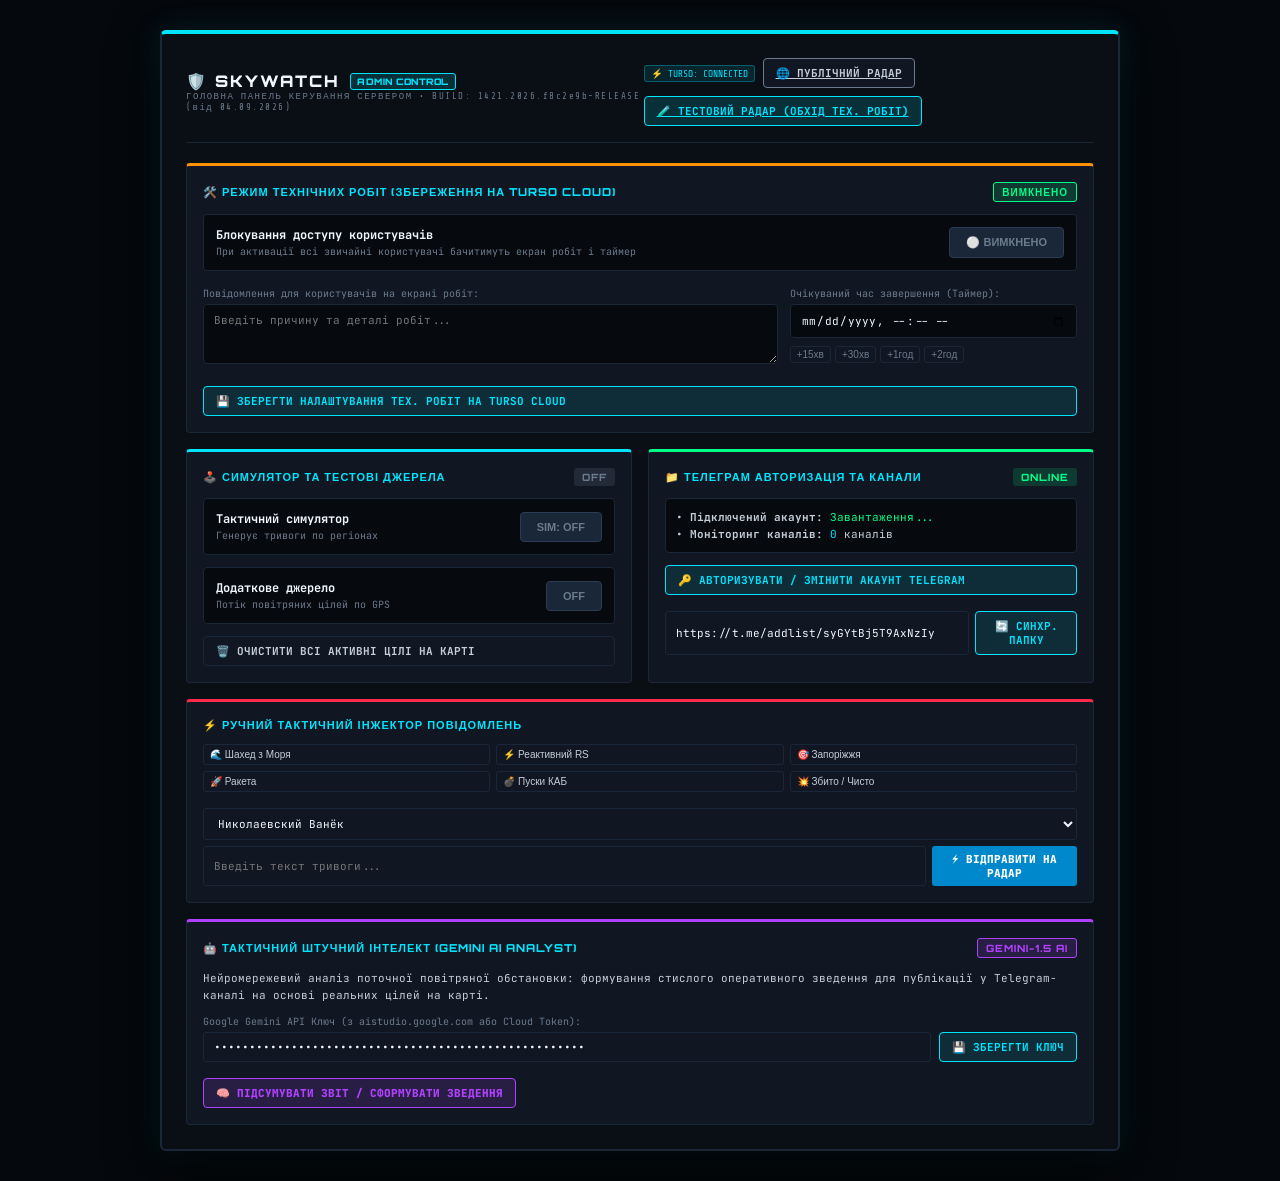
==== commit 214288bf: "Исправление" ====
--- a/ui/admin.html
+++ b/ui/admin.html
@@ -354,7 +354,15 @@
                     Нейромережевий аналіз поточної повітряної обстановки: формування стислого оперативного зведення для публікації у Telegram-каналі на основі реальних цілей на карті.
                 </div>
 
-                <div style="display: flex; flex-wrap: wrap; gap: 8px;">
+                <div>
+                    <label style="font-size: 10px; color: #6b7a8d; display: block; margin-bottom: 4px;">Google Gemini API Ключ (з aistudio.google.com або Cloud Token):</label>
+                    <div style="display: flex; gap: 8px;">
+                        <input type="password" id="gemini-api-key-input" class="hud-input" placeholder="Введіть API ключ (AIzaSy... або AQ...)" value="AQ.Ab8RN6Kec0Zhyl-Mn6GkZh2hHd9cuFMtVL3GmooclHMTcOOR9g" style="flex: 1;">
+                        <button type="button" class="hud-btn highlight" onclick="saveGeminiApiKey()">💾 ЗБЕРЕГТИ КЛЮЧ</button>
+                    </div>
+                </div>
+
+                <div style="display: flex; flex-wrap: wrap; gap: 8px; margin-top: 4px;">
                     <button type="button" class="hud-btn highlight" id="btn-generate-ai-report" style="background: rgba(176,66,255,0.15); border-color: #b042ff; color: #b042ff; font-weight: 800;" onclick="generateAiReport()">
                         🧠 ПІДСУМУВАТИ ЗВІТ / СФОРМУВАТИ ЗВЕДЕННЯ
                     </button>
@@ -780,6 +788,8 @@
             const copyBtn = document.getElementById('btn-copy-ai-report');
             const loading = document.getElementById('ai-report-loading');
             const output = document.getElementById('ai-report-output');
+            const keyInput = document.getElementById('gemini-api-key-input');
+            const geminiKey = keyInput ? keyInput.value.trim() : '';
 
             btn.disabled = true;
             btn.innerText = "⏳ ГЕНЕРАЦІЯ ЗВЕДЕННЯ...";
@@ -796,7 +806,7 @@
                 const resp = await fetch('/api/admin/generate-report', {
                     method: 'POST',
                     headers: { 'Content-Type': 'application/json' },
-                    body: JSON.stringify({ key: secretKey })
+                    body: JSON.stringify({ key: secretKey, gemini_key: geminiKey || null })
                 });
                 const data = await resp.json();
 
@@ -815,6 +825,25 @@
             } finally {
                 btn.disabled = false;
                 btn.innerText = "🧠 ПІДСУМУВАТИ ЗВІТ / СФОРМУВАТИ ЗВЕДЕННЯ";
+            }
+        }
+
+        async function saveGeminiApiKey() {
+            const keyInput = document.getElementById('gemini-api-key-input');
+            if (!keyInput) return;
+            const geminiKey = keyInput.value.trim();
+            try {
+                const resp = await fetch('/api/admin/gemini/save-key', {
+                    method: 'POST',
+                    headers: { 'Content-Type': 'application/json' },
+                    body: JSON.stringify({ key: secretKey, gemini_key: geminiKey })
+                });
+                const data = await resp.json();
+                if (data.status === 'ok') {
+                    alert("✅ Ключ Gemini API успішно збережено в базі даних!");
+                }
+            } catch (e) {
+                alert("❌ Помилка збереження ключа: " + e);
             }
         }
 
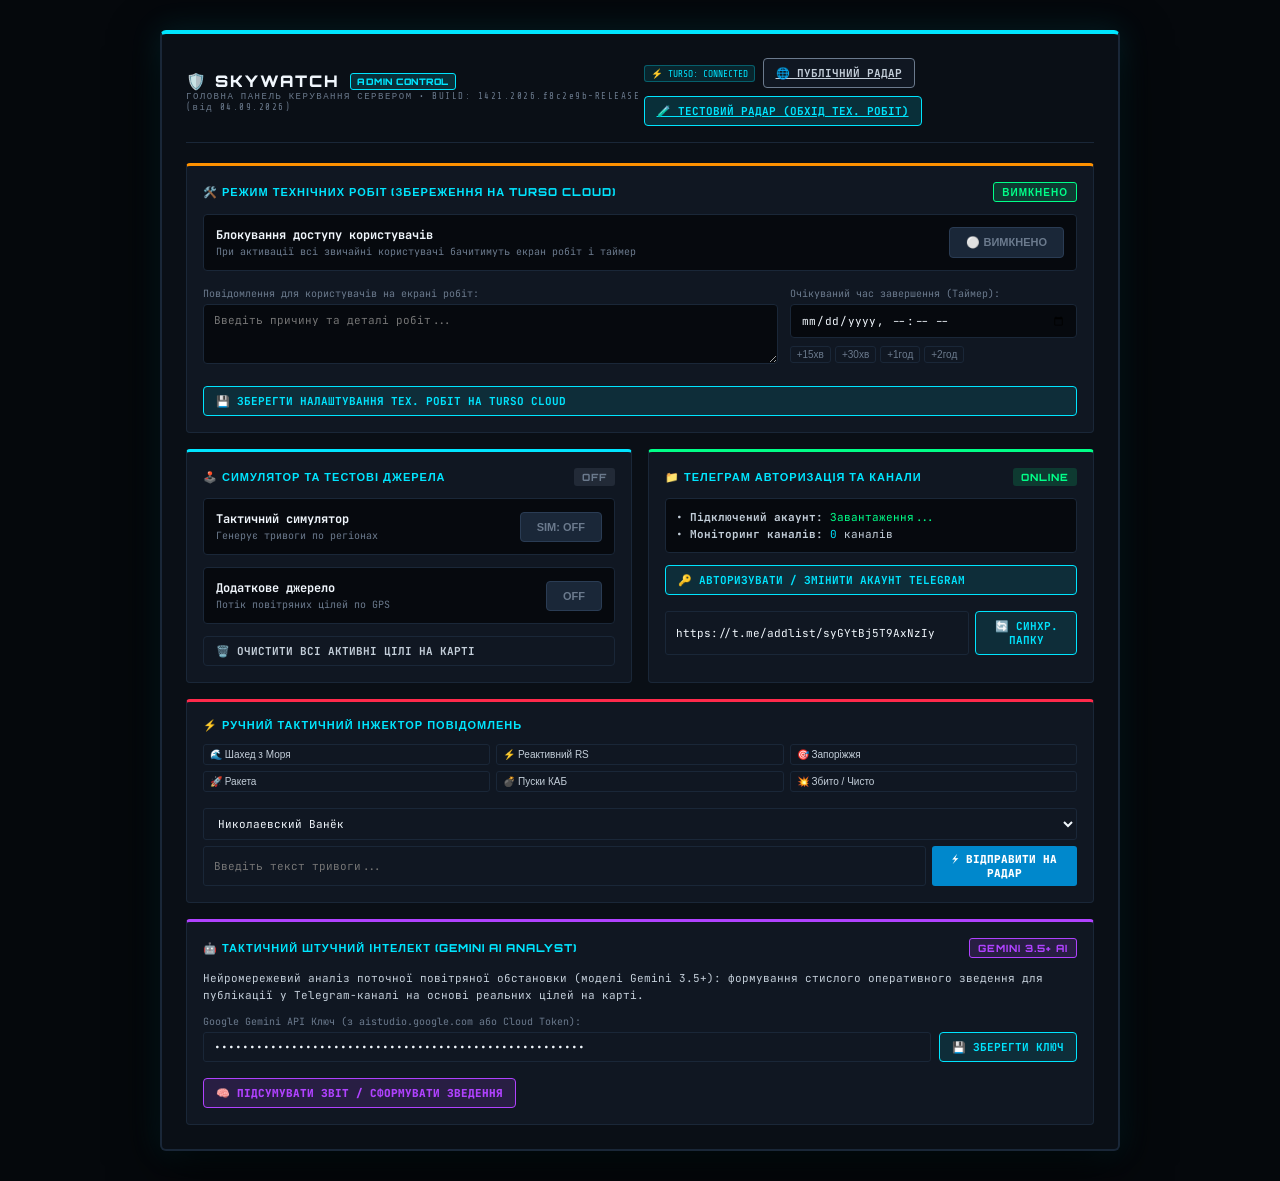
==== commit b6d726db: "опдейт" ====
--- a/ui/admin.html
+++ b/ui/admin.html
@@ -347,17 +347,17 @@
             <div class="admin-card" style="border-top: 3px solid #b042ff; grid-column: 1 / -1;">
                 <div class="card-title">
                     <span>🤖 ТАКТИЧНИЙ ШТУЧНИЙ ІНТЕЛЕКТ (GEMINI AI ANALYST)</span>
-                    <span class="status-badge" style="background: rgba(176,66,255,0.15); color: #b042ff; border: 1px solid #b042ff;">GEMINI-1.5 AI</span>
+                    <span class="status-badge" style="background: rgba(176,66,255,0.15); color: #b042ff; border: 1px solid #b042ff;">GEMINI 3.5+ AI</span>
                 </div>
 
                 <div style="font-size: 11px; color: #c3ced9; line-height: 1.5;">
-                    Нейромережевий аналіз поточної повітряної обстановки: формування стислого оперативного зведення для публікації у Telegram-каналі на основі реальних цілей на карті.
+                    Нейромережевий аналіз поточної повітряної обстановки (моделі Gemini 3.5+): формування стислого оперативного зведення для публікації у Telegram-каналі на основі реальних цілей на карті.
                 </div>
 
                 <div>
                     <label style="font-size: 10px; color: #6b7a8d; display: block; margin-bottom: 4px;">Google Gemini API Ключ (з aistudio.google.com або Cloud Token):</label>
                     <div style="display: flex; gap: 8px;">
-                        <input type="password" id="gemini-api-key-input" class="hud-input" placeholder="Введіть API ключ (AIzaSy... або AQ...)" value="AQ.Ab8RN6Kec0Zhyl-Mn6GkZh2hHd9cuFMtVL3GmooclHMTcOOR9g" style="flex: 1;">
+                        <input type="password" id="gemini-api-key-input" class="hud-input" placeholder="Введіть API ключ (AIzaSy... або AQ...)" value="AQ.Ab8RN6L3GMH9v0j1qcW-1wmoPVYsJMtVqer6gbDca3KRvQ6vNA" style="flex: 1;">
                         <button type="button" class="hud-btn highlight" onclick="saveGeminiApiKey()">💾 ЗБЕРЕГТИ КЛЮЧ</button>
                     </div>
                 </div>
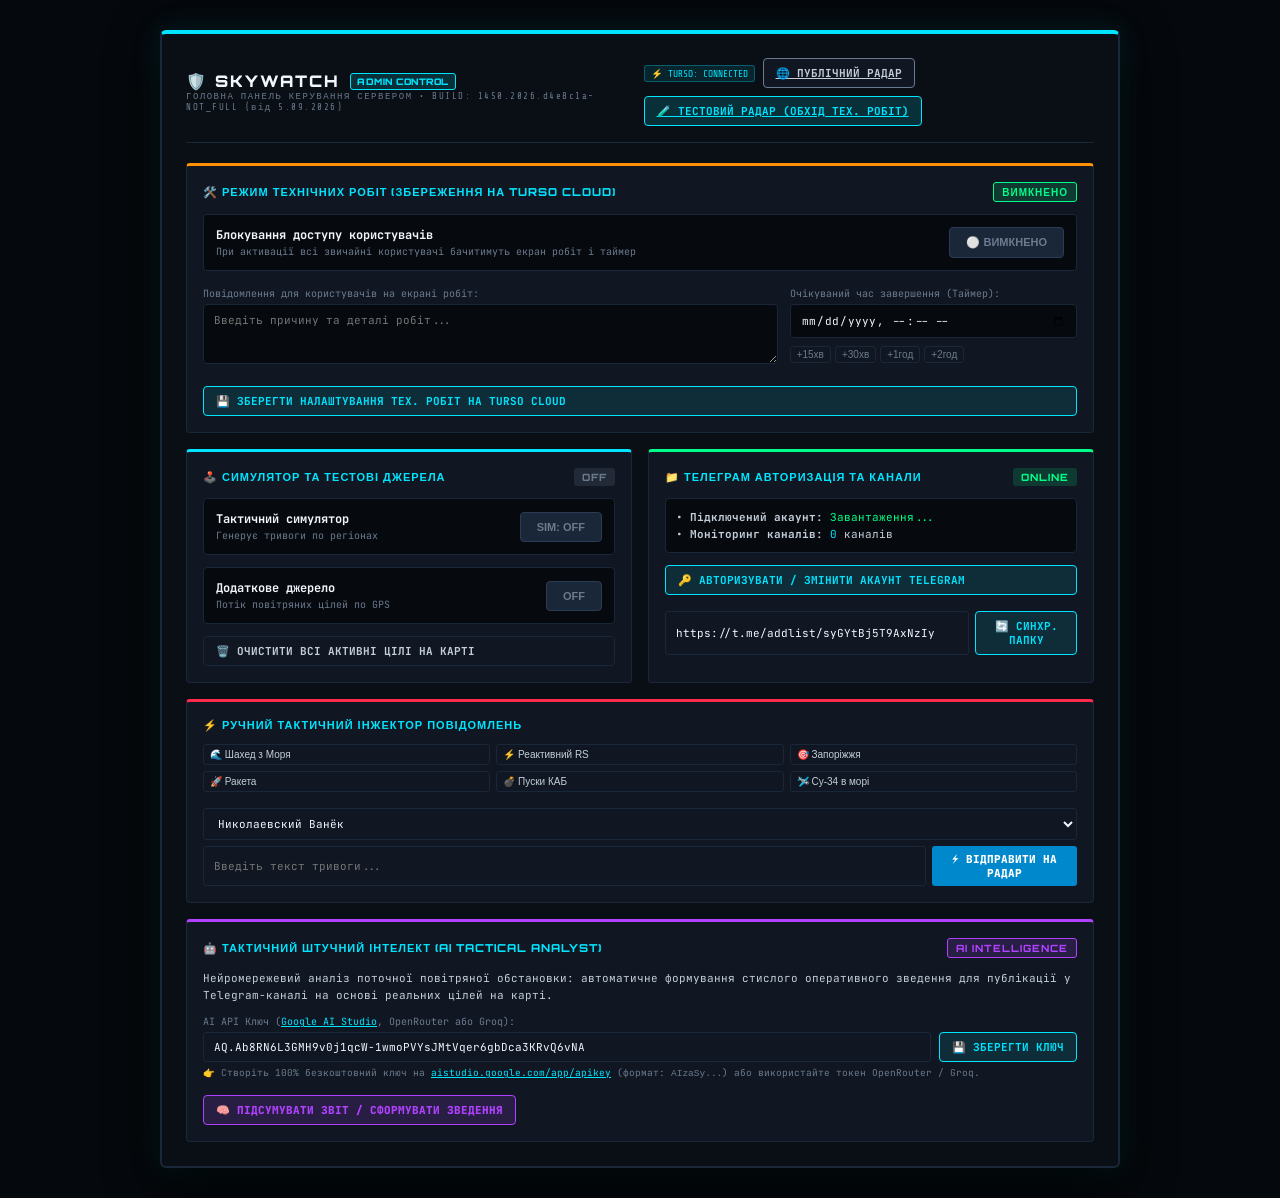
==== commit c3eb8394: "1450.2026.d4e8c1a-NOT_FULL (від 5.09.2026) 2.1.0" ====
--- a/ui/admin.html
+++ b/ui/admin.html
@@ -183,7 +183,7 @@
         <div class="admin-header">
             <div class="admin-title">
                 <h1>🛡️ SKYWATCH <span class="badge-tag">ADMIN CONTROL</span></h1>
-                <span class="sub-title">ГОЛОВНА ПАНЕЛЬ КЕРУВАННЯ СЕРВЕРОМ • BUILD: 1421.2026.f8c2e9b-RELEASE (від 04.09.2026)</span>
+                <span class="sub-title">ГОЛОВНА ПАНЕЛЬ КЕРУВАННЯ СЕРВЕРОМ • BUILD: 1450.2026.d4e8c1a-NOT_FULL (від 5.09.2026)</span>
             </div>
             <div style="display: flex; flex-wrap: wrap; gap: 8px; align-items: center;">
                 <span class="cloud-badge" id="turso-status-badge">⚡ TURSO: CONNECTED</span>
@@ -325,7 +325,7 @@
                     <button class="preset-btn" onclick="setInject('БпЛА руслом на Розумівку у бік Запоріжжя')">🎯 Запоріжжя</button>
                     <button class="preset-btn" onclick="setInject('Крилата ракета в напрямку Павлоград з південного сходу!')">🚀 Ракета</button>
                     <button class="preset-btn" onclick="setInject('Пуски КАБ у напрямку Берислав')">💣 Пуски КАБ</button>
-                    <button class="preset-btn" onclick="setInject('Мінус шахед над містом, збито!')">💥 Збито / Чисто</button>
+                    <button class="preset-btn" onclick="setInject('Су-34 вихід на пускові рубежі в Чорному морі')">🛩️ Су-34 в морі</button>
                 </div>
 
                 <form id="admin-injector-form" style="display: flex; flex-direction: column; gap: 6px; margin-top: 4px;">
@@ -346,20 +346,25 @@
             <!-- 5. Gemini AI Tactical Intelligence Analyst Box -->
             <div class="admin-card" style="border-top: 3px solid #b042ff; grid-column: 1 / -1;">
                 <div class="card-title">
-                    <span>🤖 ТАКТИЧНИЙ ШТУЧНИЙ ІНТЕЛЕКТ (GEMINI AI ANALYST)</span>
-                    <span class="status-badge" style="background: rgba(176,66,255,0.15); color: #b042ff; border: 1px solid #b042ff;">GEMINI 3.5+ AI</span>
+                    <span>🤖 ТАКТИЧНИЙ ШТУЧНИЙ ІНТЕЛЕКТ (AI TACTICAL ANALYST)</span>
+                    <span class="status-badge" style="background: rgba(176,66,255,0.15); color: #b042ff; border: 1px solid #b042ff;">AI INTELLIGENCE</span>
                 </div>
 
                 <div style="font-size: 11px; color: #c3ced9; line-height: 1.5;">
-                    Нейромережевий аналіз поточної повітряної обстановки (моделі Gemini 3.5+): формування стислого оперативного зведення для публікації у Telegram-каналі на основі реальних цілей на карті.
+                    Нейромережевий аналіз поточної повітряної обстановки: автоматичне формування стислого оперативного зведення для публікації у Telegram-каналі на основі реальних цілей на карті.
                 </div>
 
                 <div>
-                    <label style="font-size: 10px; color: #6b7a8d; display: block; margin-bottom: 4px;">Google Gemini API Ключ (з aistudio.google.com або Cloud Token):</label>
+                    <label style="font-size: 10px; color: #6b7a8d; display: block; margin-bottom: 4px;">
+                        AI API Ключ (<a href="https://aistudio.google.com/app/apikey" target="_blank" class="text-cyan">Google AI Studio</a>, OpenRouter або Groq):
+                    </label>
                     <div style="display: flex; gap: 8px;">
-                        <input type="password" id="gemini-api-key-input" class="hud-input" placeholder="Введіть API ключ (AIzaSy... або AQ...)" value="AQ.Ab8RN6L3GMH9v0j1qcW-1wmoPVYsJMtVqer6gbDca3KRvQ6vNA" style="flex: 1;">
+                        <input type="text" id="gemini-api-key-input" class="hud-input" placeholder="Введіть API ключ (AIzaSy..., sk-or-..., або gsk_...)" value="AQ.Ab8RN6L3GMH9v0j1qcW-1wmoPVYsJMtVqer6gbDca3KRvQ6vNA" style="flex: 1;">
                         <button type="button" class="hud-btn highlight" onclick="saveGeminiApiKey()">💾 ЗБЕРЕГТИ КЛЮЧ</button>
                     </div>
+                    <span style="font-size: 9.5px; color: #6b7a8d; margin-top: 4px; display: block;">
+                        👉 Створіть 100% безкоштовний ключ на <a href="https://aistudio.google.com/app/apikey" target="_blank" class="text-cyan">aistudio.google.com/app/apikey</a> (формат: <code>AIzaSy...</code>) або використайте токен OpenRouter / Groq.
+                    </span>
                 </div>
 
                 <div style="display: flex; flex-wrap: wrap; gap: 8px; margin-top: 4px;">
@@ -372,7 +377,7 @@
                 </div>
 
                 <div id="ai-report-loading" class="sync-status" style="display: none; background: rgba(176,66,255,0.1); color: #b042ff; border: 1px solid #b042ff;">
-                    ⏳ Gemini AI аналізує координати, типи цілей та вектори руху...
+                    ⏳ AI аналізує координати, типи цілей та вектори руху...
                 </div>
 
                 <textarea id="ai-report-output" class="reason-input" rows="8" style="display: none; background: #06090e; font-size: 12px; line-height: 1.6; border-color: #b042ff; white-space: pre-wrap;" placeholder="Тут з'явиться готове зведення..."></textarea>
--- a/ui/css/style.css
+++ b/ui/css/style.css
@@ -592,6 +592,7 @@
     background: #162130;
 }
 
+.target-card.type-AIRCRAFT { border-left-color: var(--color-cyan); }
 .target-card.type-JET_UAV { border-left-color: var(--color-cyan); }
 .target-card.type-MISSILE { border-left-color: var(--color-pink); }
 .target-card.type-BALLISTIC { border-left-color: var(--color-red); }
@@ -620,6 +621,7 @@
     font-weight: 800;
     letter-spacing: 0.5px;
 }
+.tgt-badge.AIRCRAFT { background: rgba(0, 229, 255, 0.2); color: var(--color-cyan); border: 1px solid rgba(0, 229, 255, 0.5); }
 .tgt-badge.SHAHED { background: rgba(255, 145, 0, 0.2); color: var(--color-orange); border: 1px solid rgba(255, 145, 0, 0.4); }
 .tgt-badge.JET_UAV { background: rgba(0, 229, 255, 0.2); color: var(--color-cyan); border: 1px solid rgba(0, 229, 255, 0.4); }
 .tgt-badge.MISSILE { background: rgba(255, 0, 127, 0.2); color: var(--color-pink); border: 1px solid rgba(255, 0, 127, 0.4); }
@@ -957,7 +959,7 @@
 }
 
 /* ==========================================================================
-   CUSTOM LEAFLET MARKERS & CIRCLING LOITER PULSE
+   CUSTOM LEAFLET MARKERS & ICONS
    ========================================================================== */
 .radar-threat-icon {
     position: relative;
@@ -968,36 +970,8 @@
     transition: transform 0.1s linear;
 }
 
-.radar-threat-icon.circling-target .radar-pulse-ring {
-    border-color: var(--color-yellow) !important;
-    animation: pingCircling 0.8s cubic-bezier(0, 0, 0.2, 1) infinite !important;
-}
-
-@keyframes pingCircling {
-    0% { transform: scale(0.6); opacity: 1; }
-    100% { transform: scale(2.0); opacity: 0; }
-}
-
 .radar-pulse-ring {
-    position: absolute;
-    width: 56px;
-    height: 56px;
-    border-radius: 50%;
-    border: 2px solid var(--color-red);
-    animation: pingMarker 1.8s cubic-bezier(0, 0, 0.2, 1) infinite;
-    pointer-events: none;
-}
-
-.radar-pulse-ring.JET_UAV { border-color: var(--color-cyan); }
-.radar-pulse-ring.MISSILE { border-color: var(--color-pink); }
-.radar-pulse-ring.BALLISTIC { border-color: var(--color-red); }
-.radar-pulse-ring.KAB { border-color: var(--color-yellow); }
-.radar-pulse-ring.RECON { border-color: var(--color-green); }
-.radar-pulse-ring.FPV { border-color: var(--color-purple); }
-
-@keyframes pingMarker {
-    0% { transform: scale(0.6); opacity: 0.95; }
-    100% { transform: scale(1.7); opacity: 0; }
+    display: none !important;
 }
 
 .threat-img {
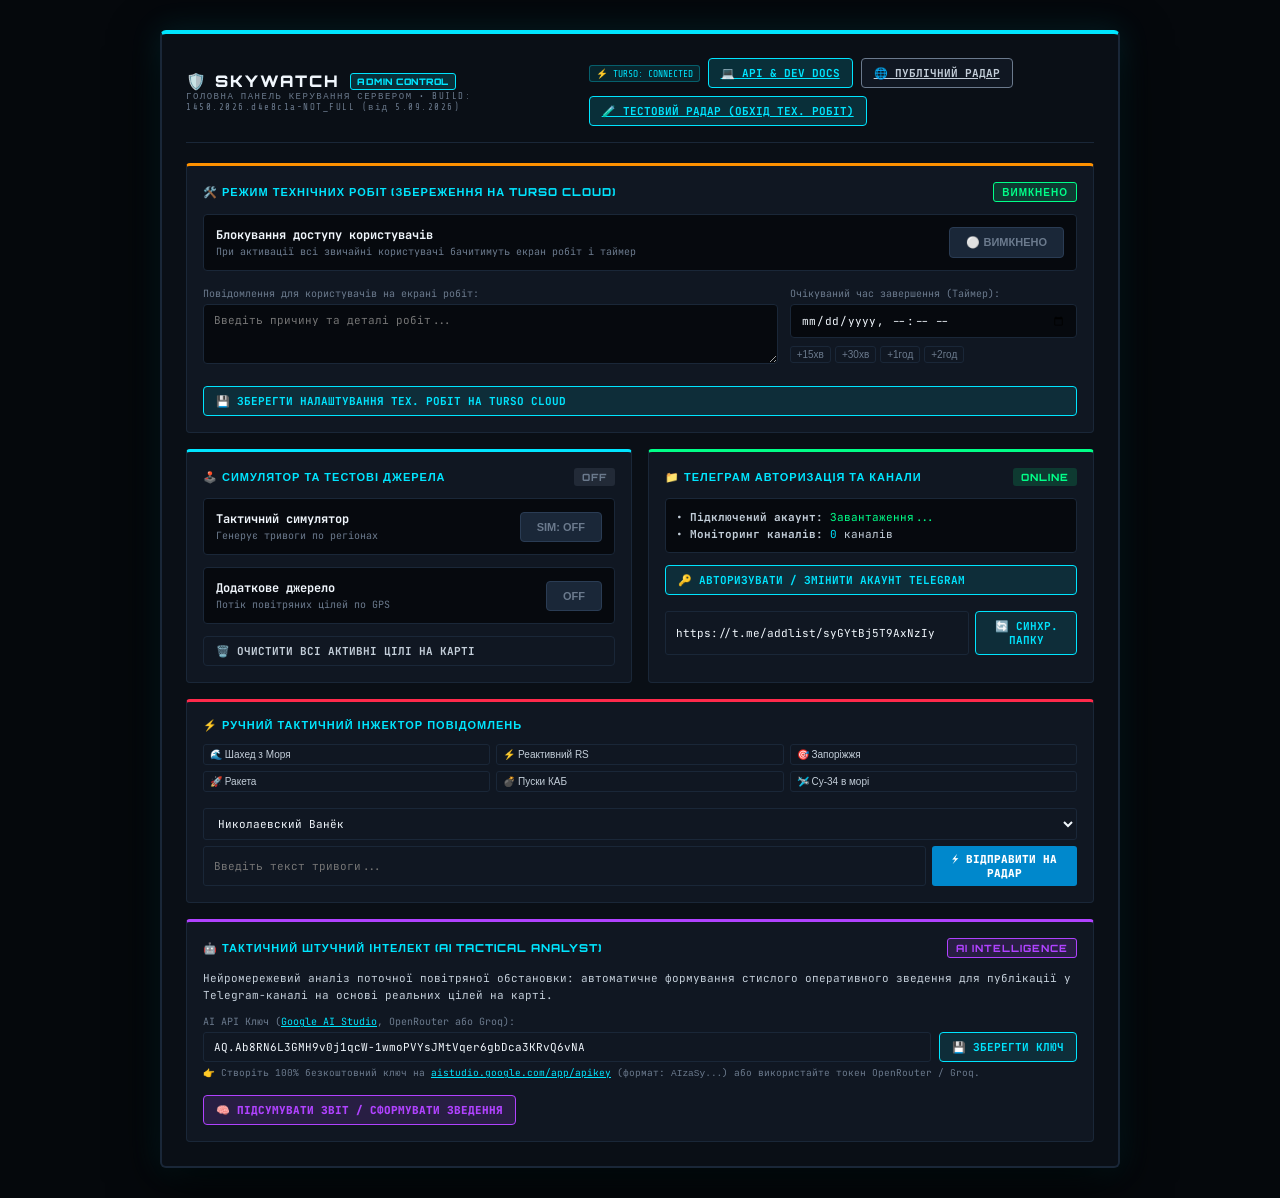
==== commit 491787c3: "добав. поддержку для домена" ====
--- a/ui/admin.html
+++ b/ui/admin.html
@@ -187,6 +187,9 @@
             </div>
             <div style="display: flex; flex-wrap: wrap; gap: 8px; align-items: center;">
                 <span class="cloud-badge" id="turso-status-badge">⚡ TURSO: CONNECTED</span>
+                <a href="/developers" target="_blank" class="hud-btn highlight" style="background: rgba(0, 229, 255, 0.15); border-color: #00e5ff; color: #00e5ff;">
+                    💻 API & DEV DOCS
+                </a>
                 <a href="/" target="_blank" class="hud-btn" style="border-color: #6b7a8d;" title="Відкрити як звичайний користувач">
                     🌐 ПУБЛІЧНИЙ РАДАР
                 </a>
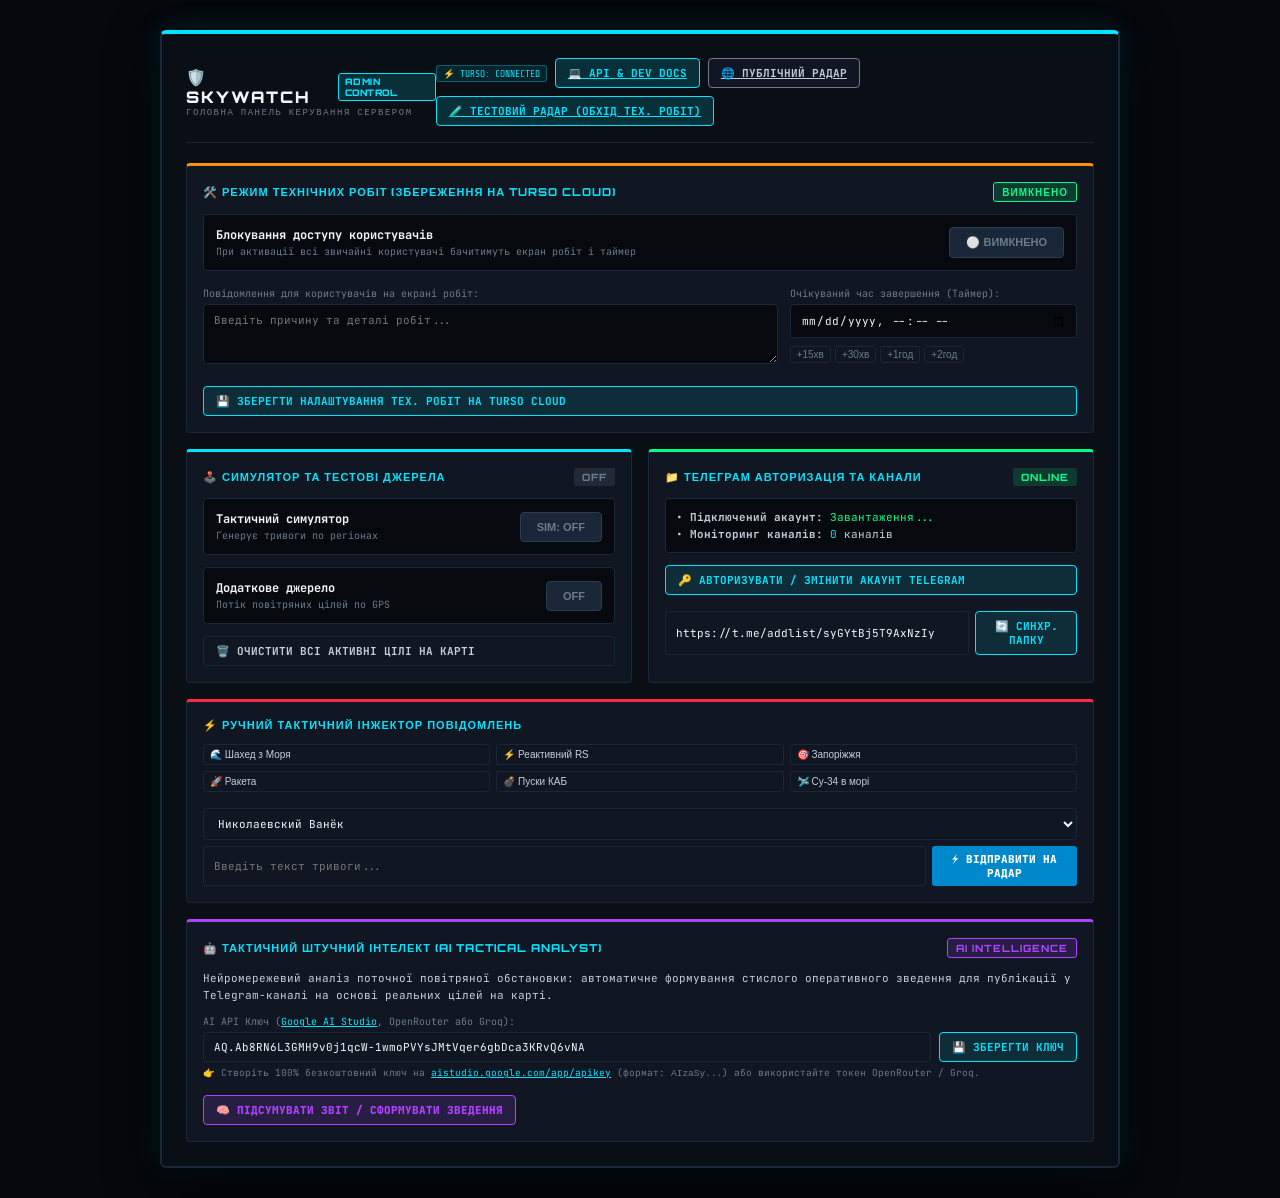
==== commit 96b668ae: "+тривоги" ====
--- a/ui/admin.html
+++ b/ui/admin.html
@@ -183,7 +183,7 @@
         <div class="admin-header">
             <div class="admin-title">
                 <h1>🛡️ SKYWATCH <span class="badge-tag">ADMIN CONTROL</span></h1>
-                <span class="sub-title">ГОЛОВНА ПАНЕЛЬ КЕРУВАННЯ СЕРВЕРОМ • BUILD: 1450.2026.d4e8c1a-NOT_FULL (від 5.09.2026)</span>
+                <span class="sub-title">ГОЛОВНА ПАНЕЛЬ КЕРУВАННЯ СЕРВЕРОМ</span>
             </div>
             <div style="display: flex; flex-wrap: wrap; gap: 8px; align-items: center;">
                 <span class="cloud-badge" id="turso-status-badge">⚡ TURSO: CONNECTED</span>
--- a/ui/css/style.css
+++ b/ui/css/style.css
@@ -991,6 +991,22 @@
     padding: 1px 4px;
     border-radius: 6px;
     border: 1px solid #fff;
+}
+
+/* Air Alert GeoJSON Polygon Styles */
+.oblast-border-missile {
+    filter: drop-shadow(0 0 8px rgba(255, 42, 75, 0.7));
+    transition: fill-opacity 0.4s ease, stroke 0.4s ease;
+}
+
+.oblast-border-drone {
+    filter: drop-shadow(0 0 6px rgba(255, 214, 0, 0.6));
+    transition: fill-opacity 0.4s ease, stroke 0.4s ease;
+}
+
+.alert-summary-box {
+    background: rgba(255, 42, 75, 0.08);
+    border: 1px solid rgba(255, 42, 75, 0.35);
 }
 
 .radar-tooltip {
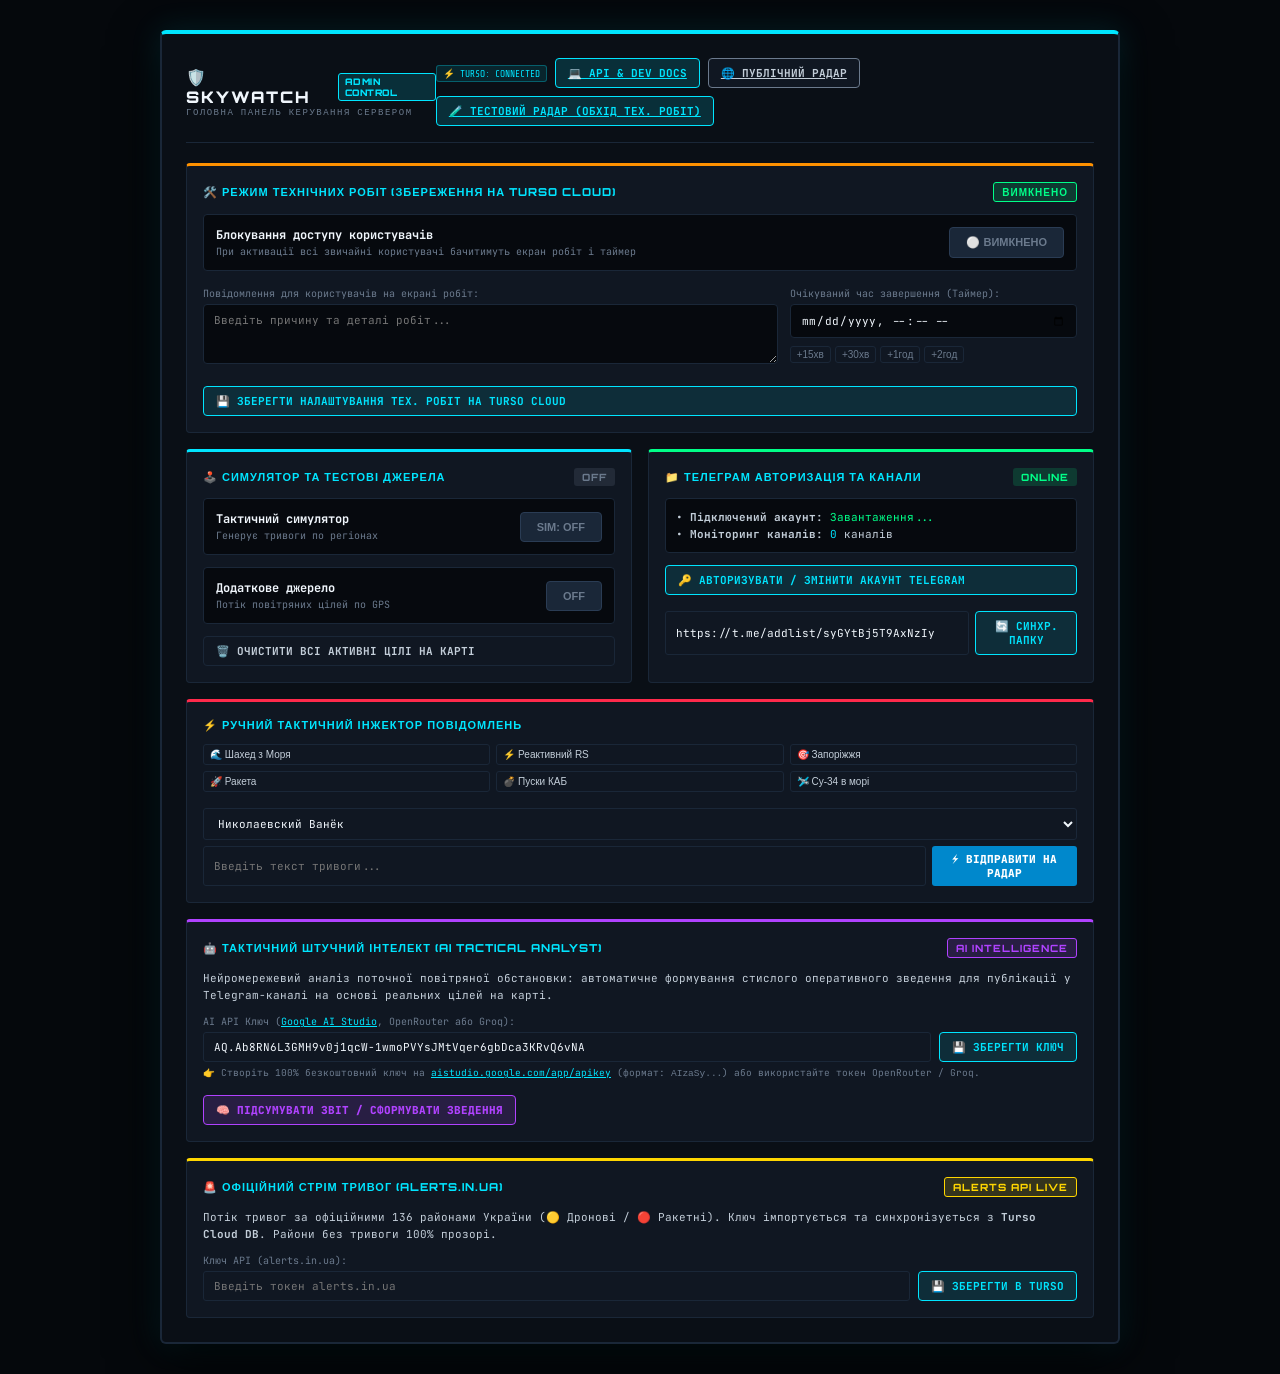
==== commit e6c454f3: "2.1.1" ====
--- a/ui/admin.html
+++ b/ui/admin.html
@@ -385,6 +385,26 @@
 
                 <textarea id="ai-report-output" class="reason-input" rows="8" style="display: none; background: #06090e; font-size: 12px; line-height: 1.6; border-color: #b042ff; white-space: pre-wrap;" placeholder="Тут з'явиться готове зведення..."></textarea>
             </div>
+
+            <!-- 6. Alerts API Key & Stream (alerts.in.ua) -->
+            <div class="admin-card" style="border-top: 3px solid #ffd600; grid-column: 1 / -1;">
+                <div class="card-title">
+                    <span>🚨 ОФІЦІЙНИЙ СТРІМ ТРИВОГ (ALERTS.IN.UA)</span>
+                    <span class="status-badge" style="background: rgba(255,214,0,0.15); color: #ffd600; border: 1px solid #ffd600;">ALERTS API LIVE</span>
+                </div>
+
+                <div style="font-size: 11px; color: #c3ced9; line-height: 1.5;">
+                    Потік тривог за офіційними 136 районами України (🟡 Дронові / 🔴 Ракетні). Ключ імпортується та синхронізується з <b>Turso Cloud DB</b>. Райони без тривоги 100% прозорі.
+                </div>
+
+                <div>
+                    <label style="font-size: 10px; color: #6b7a8d; display: block; margin-bottom: 4px;">Ключ API (alerts.in.ua):</label>
+                    <div style="display: flex; gap: 8px;">
+                        <input type="password" id="alerts-api-key-input" class="hud-input" placeholder="Введіть токен alerts.in.ua" style="flex: 1;">
+                        <button type="button" class="hud-btn highlight" onclick="saveAlertsApiKey()">💾 ЗБЕРЕГТИ В TURSO</button>
+                    </div>
+                </div>
+            </div>
         </div>
     </div>
 
@@ -495,7 +515,6 @@
                     const chData = await chResp.json();
                     const countEl = document.getElementById('tg-channels-count');
                     const folderInput = document.getElementById('admin-folder-url');
-                    
                     const count = chData.channels ? chData.channels.length : 0;
                     if (countEl) countEl.innerText = count;
                     if (folderInput && chData.folder_url && !folderInput.matches(':focus')) {
@@ -504,6 +523,20 @@
                 }
             } catch (e) {
                 console.warn("Channels count fetch error:", e);
+            }
+
+            // 6. Alerts API Key
+            try {
+                const aResp = await fetch(`/api/admin/alerts/get-key?key=${encodeURIComponent(secretKey)}`);
+                if (aResp.ok) {
+                    const aData = await aResp.json();
+                    const aKeyInput = document.getElementById('alerts-api-key-input');
+                    if (aKeyInput && aData.alerts_api_key && !aKeyInput.matches(':focus')) {
+                        aKeyInput.value = aData.alerts_api_key;
+                    }
+                }
+            } catch (e) {
+                console.warn("Alerts key fetch error:", e);
             }
         }
 
@@ -836,6 +869,25 @@
             }
         }
 
+        async function saveAlertsApiKey() {
+            const keyInput = document.getElementById('alerts-api-key-input');
+            if (!keyInput) return;
+            const alertsKey = keyInput.value.trim();
+            try {
+                const resp = await fetch('/api/admin/alerts/save-key', {
+                    method: 'POST',
+                    headers: { 'Content-Type': 'application/json' },
+                    body: JSON.stringify({ key: secretKey, alerts_api_key: alertsKey })
+                });
+                const data = await resp.json();
+                if (data.status === 'ok') {
+                    alert("✅ Ключ alerts.in.ua успішно збережено в базі Turso!");
+                }
+            } catch (e) {
+                alert("❌ Помилка збереження: " + e);
+            }
+        }
+
         async function saveGeminiApiKey() {
             const keyInput = document.getElementById('gemini-api-key-input');
             if (!keyInput) return;
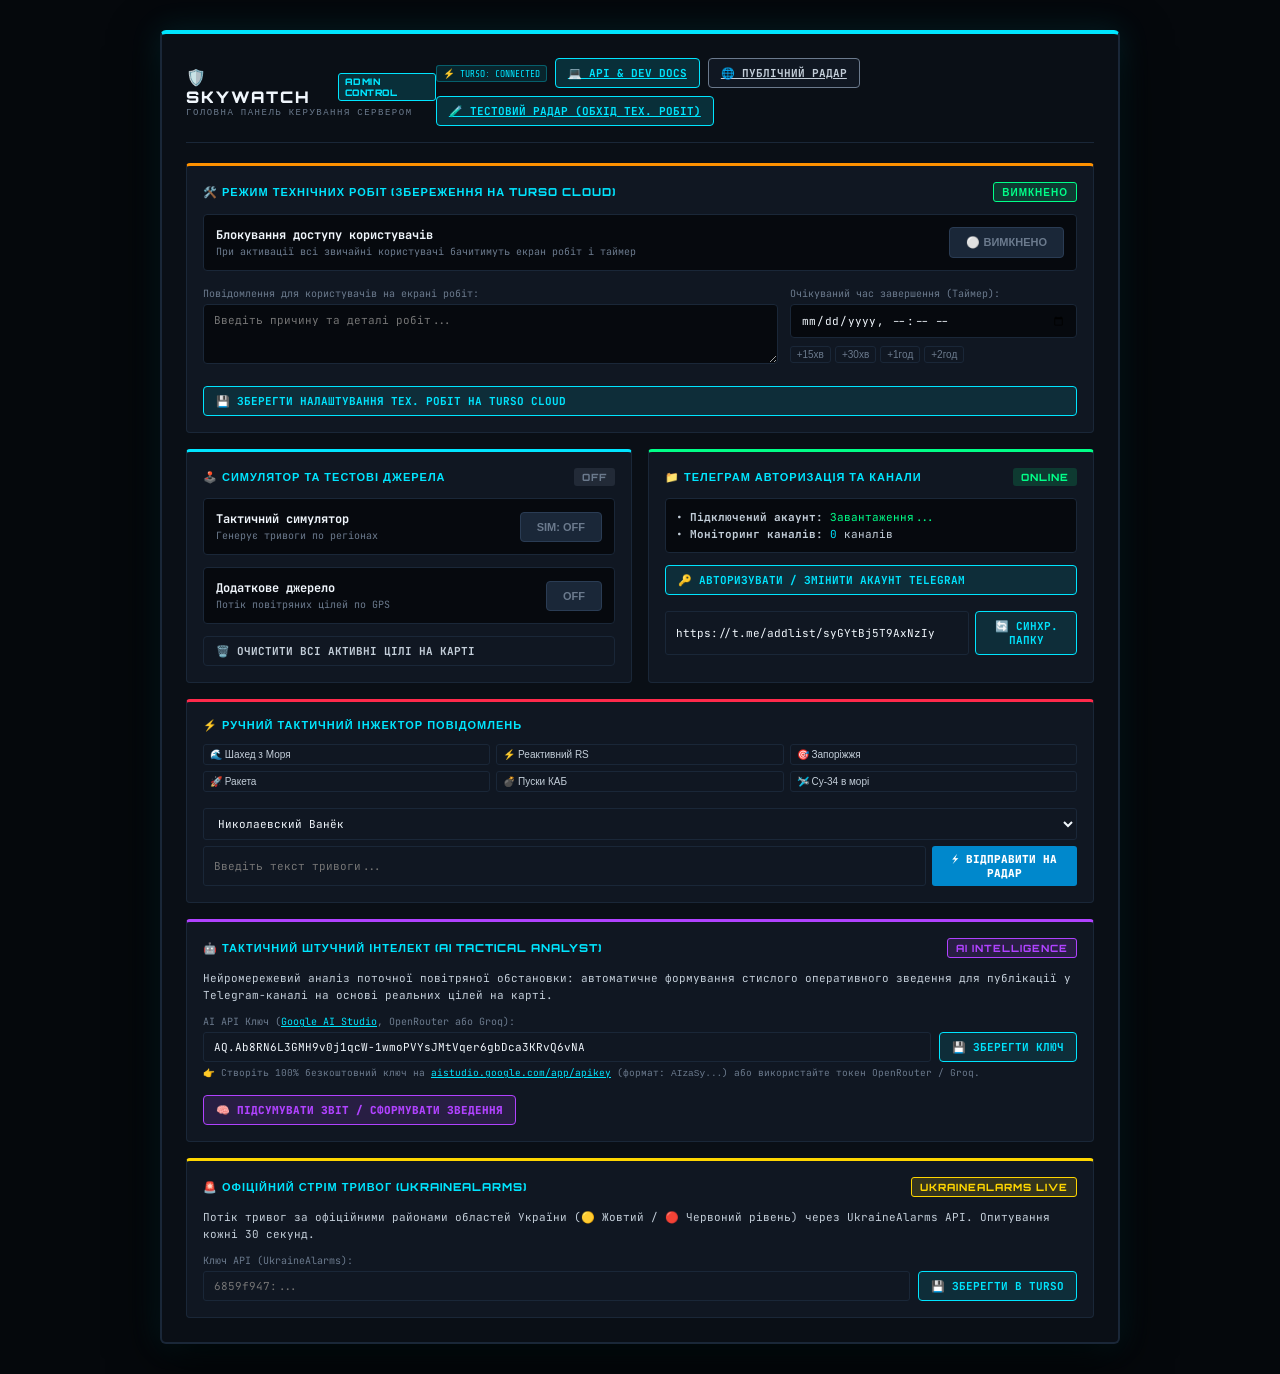
==== commit c7b99b32: "2.2.0" ====
--- a/ui/admin.html
+++ b/ui/admin.html
@@ -386,21 +386,21 @@
                 <textarea id="ai-report-output" class="reason-input" rows="8" style="display: none; background: #06090e; font-size: 12px; line-height: 1.6; border-color: #b042ff; white-space: pre-wrap;" placeholder="Тут з'явиться готове зведення..."></textarea>
             </div>
 
-            <!-- 6. Alerts API Key & Stream (alerts.in.ua) -->
+            <!-- 6. Alerts API Key & Stream (UkraineAlarms) -->
             <div class="admin-card" style="border-top: 3px solid #ffd600; grid-column: 1 / -1;">
                 <div class="card-title">
-                    <span>🚨 ОФІЦІЙНИЙ СТРІМ ТРИВОГ (ALERTS.IN.UA)</span>
-                    <span class="status-badge" style="background: rgba(255,214,0,0.15); color: #ffd600; border: 1px solid #ffd600;">ALERTS API LIVE</span>
+                    <span>🚨 ОФІЦІЙНИЙ СТРІМ ТРИВОГ (UKRAINEALARMS)</span>
+                    <span class="status-badge" style="background: rgba(255,214,0,0.15); color: #ffd600; border: 1px solid #ffd600;">UKRAINEALARMS LIVE</span>
                 </div>
 
                 <div style="font-size: 11px; color: #c3ced9; line-height: 1.5;">
-                    Потік тривог за офіційними 136 районами України (🟡 Дронові / 🔴 Ракетні). Ключ імпортується та синхронізується з <b>Turso Cloud DB</b>. Райони без тривоги 100% прозорі.
+                    Потік тривог за офіційними районами областей України (🟡 Жовтий / 🔴 Червоний рівень) через UkraineAlarms API. Опитування кожні 30 секунд.
                 </div>
 
                 <div>
-                    <label style="font-size: 10px; color: #6b7a8d; display: block; margin-bottom: 4px;">Ключ API (alerts.in.ua):</label>
+                    <label style="font-size: 10px; color: #6b7a8d; display: block; margin-bottom: 4px;">Ключ API (UkraineAlarms):</label>
                     <div style="display: flex; gap: 8px;">
-                        <input type="password" id="alerts-api-key-input" class="hud-input" placeholder="Введіть токен alerts.in.ua" style="flex: 1;">
+                        <input type="password" id="alerts-api-key-input" class="hud-input" placeholder="6859f947:..." style="flex: 1;">
                         <button type="button" class="hud-btn highlight" onclick="saveAlertsApiKey()">💾 ЗБЕРЕГТИ В TURSO</button>
                     </div>
                 </div>
@@ -881,7 +881,7 @@
                 });
                 const data = await resp.json();
                 if (data.status === 'ok') {
-                    alert("✅ Ключ alerts.in.ua успішно збережено в базі Turso!");
+                    alert("✅ Ключ UkraineAlarms успішно збережено в базі Turso!");
                 }
             } catch (e) {
                 alert("❌ Помилка збереження: " + e);
--- a/ui/css/style.css
+++ b/ui/css/style.css
@@ -1220,3 +1220,95 @@
     }
 }
 .text-purple { color: var(--color-purple) !important; }
+
+/* --- PWA FLOATING INSTALL BANNER & HUD BUTTONS --- */
+.pwa-banner {
+    position: fixed;
+    bottom: 24px;
+    left: 50%;
+    transform: translateX(-50%);
+    z-index: 9999;
+    background: rgba(11, 19, 34, 0.96);
+    backdrop-filter: blur(12px);
+    -webkit-backdrop-filter: blur(12px);
+    border: 1px solid var(--color-green);
+    box-shadow: 0 4px 24px rgba(0, 255, 136, 0.25), 0 0 12px rgba(0, 0, 0, 0.85);
+    border-radius: 8px;
+    padding: 10px 14px;
+    display: flex;
+    align-items: center;
+    gap: 14px;
+    max-width: 94vw;
+    width: 440px;
+    animation: pwaBannerSlideUp 0.35s cubic-bezier(0.16, 1, 0.3, 1);
+}
+
+@keyframes pwaBannerSlideUp {
+    from {
+        opacity: 0;
+        transform: translate(-50%, 25px);
+    }
+    to {
+        opacity: 1;
+        transform: translate(-50%, 0);
+    }
+}
+
+.pwa-banner-content {
+    display: flex;
+    align-items: center;
+    gap: 12px;
+    flex: 1;
+    min-width: 0;
+}
+
+.pwa-banner-icon {
+    width: 42px;
+    height: 42px;
+    border-radius: 8px;
+    border: 1px solid rgba(0, 255, 136, 0.5);
+    flex-shrink: 0;
+}
+
+.pwa-banner-text {
+    display: flex;
+    flex-direction: column;
+    min-width: 0;
+}
+
+.pwa-banner-title {
+    font-family: 'Orbitron', sans-serif;
+    font-size: 13px;
+    font-weight: 700;
+    color: var(--color-green);
+    letter-spacing: 0.5px;
+}
+
+.pwa-banner-desc {
+    font-size: 11px;
+    color: var(--color-text-muted);
+    white-space: nowrap;
+    overflow: hidden;
+    text-overflow: ellipsis;
+}
+
+.pwa-banner-actions {
+    display: flex;
+    align-items: center;
+    gap: 8px;
+    flex-shrink: 0;
+}
+
+@media (max-width: 900px) {
+    .pwa-banner {
+        bottom: 66px; /* above mobile navigation bar */
+        width: calc(100vw - 20px);
+        padding: 8px 10px;
+    }
+    .pwa-banner-title {
+        font-size: 11px;
+    }
+    .pwa-banner-desc {
+        font-size: 10px;
+    }
+}
